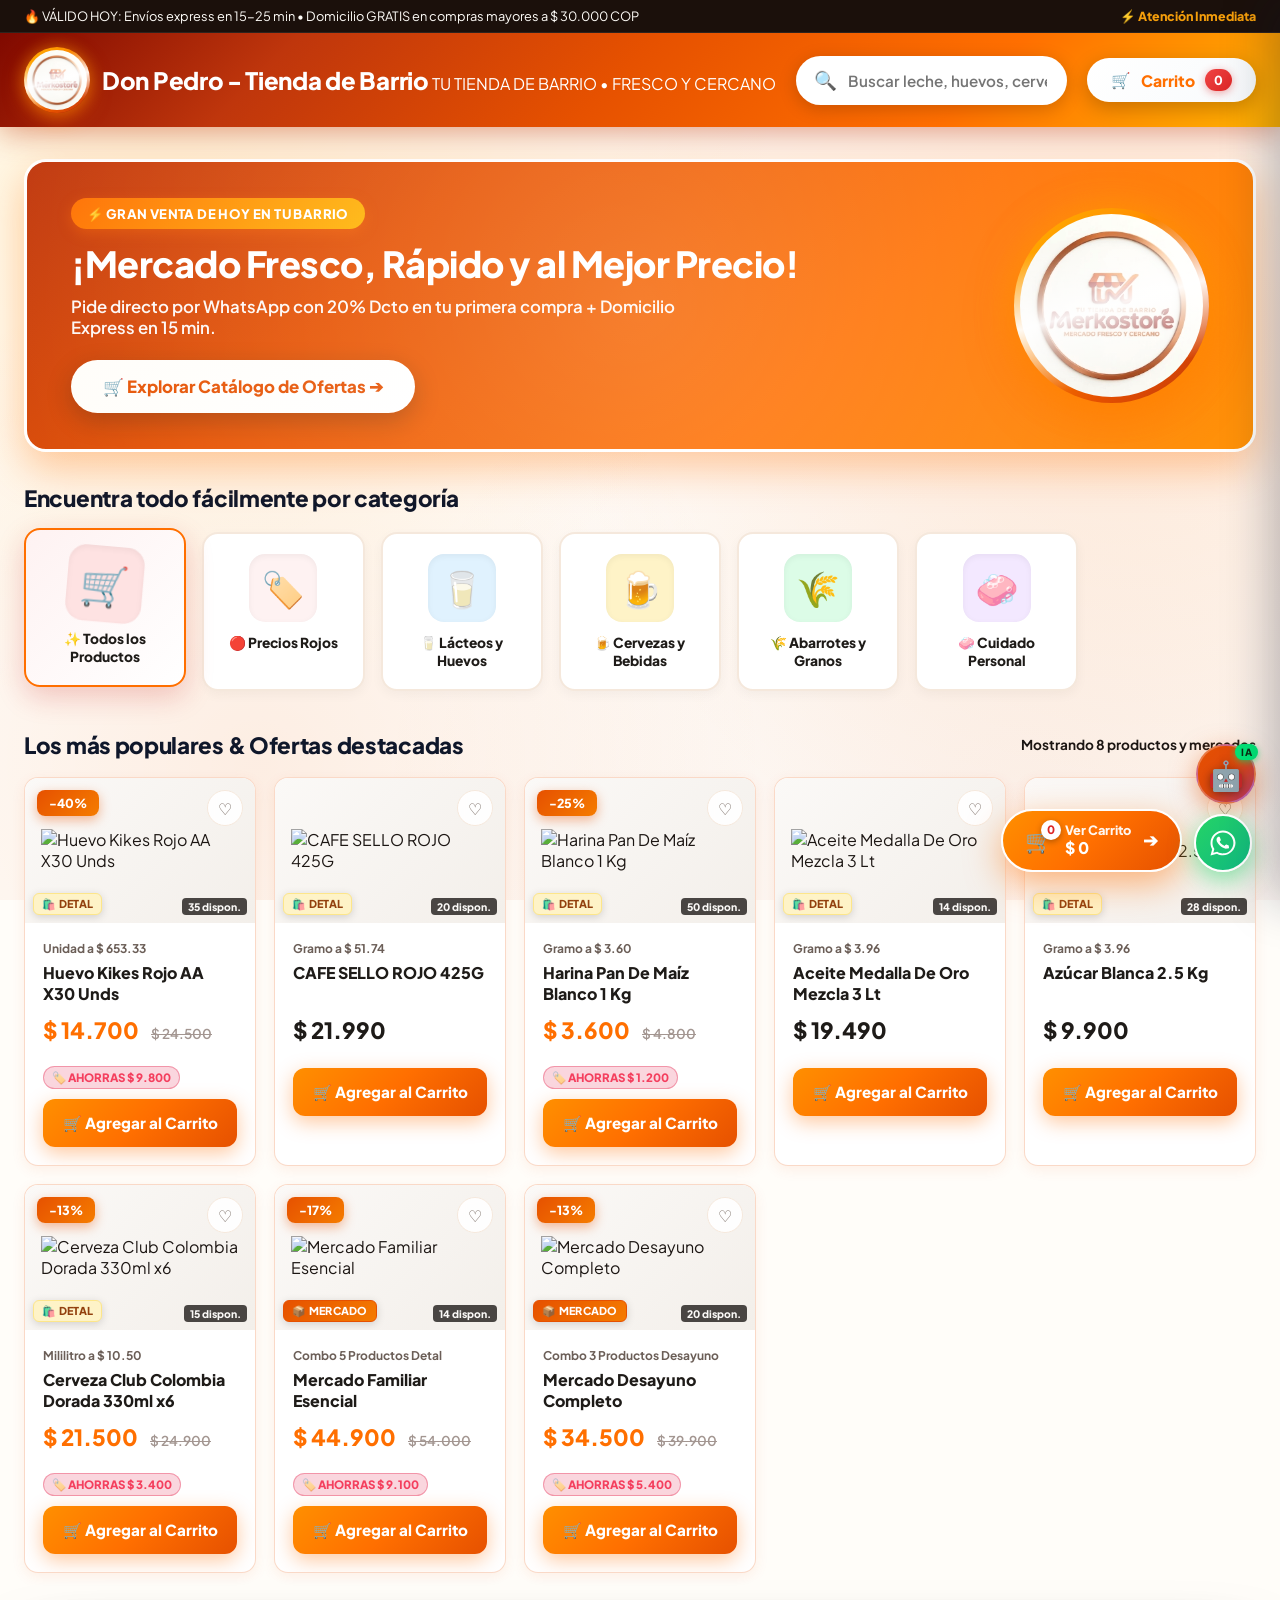
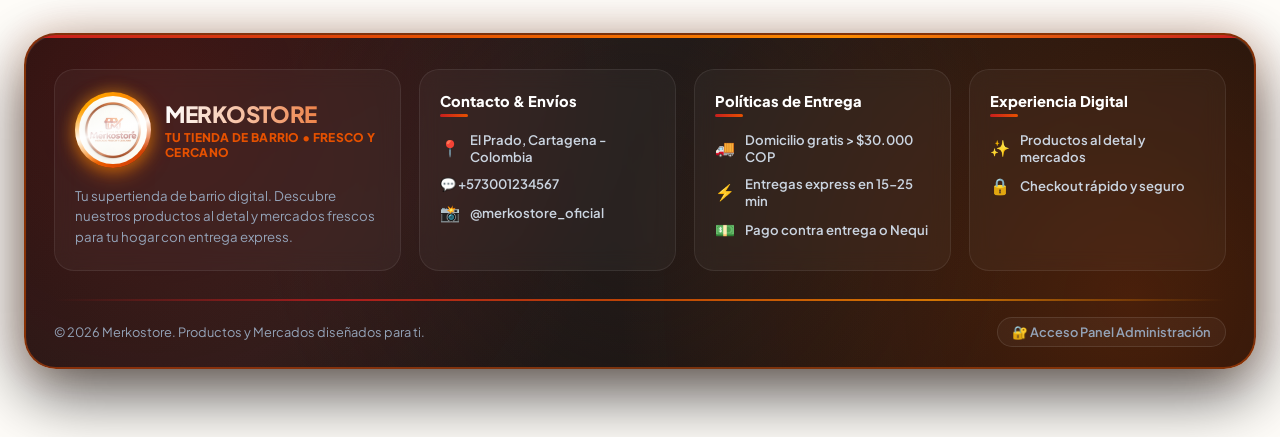
==== src/main/resources/static/index.html @ 853274f5 "feat: implementacion inicial Merkostore y agente inteligente MerkoBot con Spring Boot y LLM" ====
<!DOCTYPE html>
<html lang="es">
<head>
    <meta charset="UTF-8">
    <meta name="viewport" content="width=device-width, initial-scale=1.0">
    <title>Merkostore - Tu Tienda de Barrio Digital & Inteligente</title>
    <link rel="preconnect" href="https://fonts.googleapis.com">
    <link rel="preconnect" href="https://fonts.gstatic.com" crossorigin>
    <link href="https://fonts.googleapis.com/css2?family=Plus+Jakarta+Sans:wght@300;400;500;600;700;800;900&display=swap" rel="stylesheet">
    <link rel="stylesheet" href="styles.css">
</head>
<body>

    <!-- ABUNDANT FLUID DRAGGABLE FLOATING EMOJIS (ARRASTRABLES CON EL MOUSE/DEDO) -->
    <div class="ambient-floating-bg">
        <div class="ambient-item item-1" onmousedown="startDragEmoji(event, this)" ontouchstart="startDragEmoji(event, this)" title="¡Arrástrame!">🥛</div>
        <div class="ambient-item item-2" onmousedown="startDragEmoji(event, this)" ontouchstart="startDragEmoji(event, this)" title="¡Arrástrame!">🍺</div>
        <div class="ambient-item item-3" onmousedown="startDragEmoji(event, this)" ontouchstart="startDragEmoji(event, this)" title="¡Arrástrame!">🌾</div>
        <div class="ambient-item item-4" onmousedown="startDragEmoji(event, this)" ontouchstart="startDragEmoji(event, this)" title="¡Arrástrame!">🏷️</div>
        <div class="ambient-item item-5" onmousedown="startDragEmoji(event, this)" ontouchstart="startDragEmoji(event, this)" title="¡Arrástrame!">🧼</div>
        <div class="ambient-item item-6" onmousedown="startDragEmoji(event, this)" ontouchstart="startDragEmoji(event, this)" title="¡Arrástrame!">🍎</div>
        <div class="ambient-item item-7" onmousedown="startDragEmoji(event, this)" ontouchstart="startDragEmoji(event, this)" title="¡Arrástrame!">🥑</div>
        <div class="ambient-item item-8" onmousedown="startDragEmoji(event, this)" ontouchstart="startDragEmoji(event, this)" title="¡Arrástrame!">🍞</div>
        <div class="ambient-item item-9" onmousedown="startDragEmoji(event, this)" ontouchstart="startDragEmoji(event, this)" title="¡Arrástrame!">🧀</div>
        <div class="ambient-item item-10" onmousedown="startDragEmoji(event, this)" ontouchstart="startDragEmoji(event, this)" title="¡Arrástrame!">🍊</div>
        <div class="ambient-item item-11" onmousedown="startDragEmoji(event, this)" ontouchstart="startDragEmoji(event, this)" title="¡Arrástrame!">🍓</div>
        <div class="ambient-item item-12" onmousedown="startDragEmoji(event, this)" ontouchstart="startDragEmoji(event, this)" title="¡Arrástrame!">🥩</div>
        <div class="ambient-item item-13" onmousedown="startDragEmoji(event, this)" ontouchstart="startDragEmoji(event, this)" title="¡Arrástrame!">🍯</div>
        <div class="ambient-item item-14" onmousedown="startDragEmoji(event, this)" ontouchstart="startDragEmoji(event, this)" title="¡Arrástrame!">☕</div>
    </div>

    <!-- TOP NOTIFICATION BAR -->
    <div class="top-bar">
        <div class="top-bar-notice">
            <span>🔥 VÁLIDO HOY:</span> Envíos express en 15-25 min • Domicilio GRATIS en compras mayores a $ 30.000 COP
        </div>
        <div style="font-size:0.78rem; font-weight:800; color:#f59e0b; display:flex; gap:12px; align-items:center;">
            <span>⚡ Atención Inmediata</span>
        </div>
    </div>

    <!-- MAIN NAVBAR (SUPERMERCADO RETAIL STYLE) -->
    <header class="app-header" id="appHeader">
        <div class="main-nav">
            <!-- Brand Logo (Official Reflective Emblem) -->
            <div class="brand-logo" onclick="switchView('storefront')" title="Ir a la Tienda Merkostore">
                <div class="reflective-logo-wrap">
                    <img src="logo.png" alt="Merkostore Logo" class="reflective-logo-img">
                    <div class="reflective-shimmer-sweep"></div>
                </div>
                <div class="brand-name-group">
                    <span class="brand-title" id="navStoreName">MERKOSTORE</span>
                    <span class="brand-sub">TU TIENDA DE BARRIO • FRESCO Y CERCANO</span>
                </div>
            </div>

            <!-- Search Bar -->
            <div class="search-bar-container">
                <span class="search-icon-nav">🔍</span>
                <input type="text" id="searchInput" placeholder="Buscar leche, huevos, cerveza, arroz, pasabocas..." oninput="filterProducts()">
            </div>

            <!-- Cart Navigation Action -->
            <div class="header-user-actions">
                <button class="cart-nav-btn" onclick="toggleCartDrawer()">
                    🛒 <span>Carrito</span>
                    <span class="cart-count-badge" id="cartBadge">0</span>
                </button>
            </div>
        </div>
    </header>

    <!-- MAIN WRAPPER -->
    <main class="main-wrapper">

        <!-- ========================================== -->
        <!-- VIEW 1: CLIENT STOREFRONT (VISTA CLIENTE)  -->
        <!-- ========================================== -->
        <section id="viewStorefront">
            
            <!-- ATTENTION-GRABBING HERO PROMOTIONAL BANNER -->
            <div class="hero-attention-banner">
                <div class="hero-content-left">
                    <span class="hero-badge-flash">⚡ GRAN VENTA DE HOY EN TU BARRIO</span>
                    <h1 class="hero-main-title">¡Mercado Fresco, Rápido y al Mejor Precio!</h1>
                    <p class="hero-sub-text">Pide directo por WhatsApp con 20% Dcto en tu primera compra + Domicilio Express en 15 min.</p>
                    <button class="hero-cta-btn" onclick="scrollToProducts()">
                        🛒 Explorar Catálogo de Ofertas ➔
                    </button>
                </div>
                <!-- 3D Reflective Brand Emblem -->
                <div class="hero-logo-emblem-wrap">
                    <div class="reflective-logo-wrap size-lg">
                        <img src="logo.png" alt="Merkostore Emblem" class="reflective-logo-img">
                        <div class="reflective-shimmer-sweep"></div>
                    </div>
                </div>
            </div>

            <!-- Category Cards Grid (Vivid Badges) -->
            <h2 class="section-heading">
                <span>Encuentra todo fácilmente por categoría</span>
            </h2>
            <div class="category-badges-grid" id="categoryBadgesContainer">
                <!-- Dynamic Category Badges -->
            </div>

            <!-- Product Grid Title -->
            <div style="display:flex; justify-content:space-between; align-items:center; margin-bottom:18px;">
                <h2 class="section-heading" style="margin-bottom:0;" id="productsTitle">
                    <span>Los más populares & Ofertas destacadas</span>
                </h2>
                <span style="font-size:0.85rem; color:var(--text-secondary); font-weight:700;" id="productCountLabel">Mostrando todos los productos</span>
            </div>

            <!-- Bright Vivid Highlighted Product Grid -->
            <div class="products-grid" id="productsGrid">
                <!-- Dynamic Product Cards -->
            </div>

            <!-- ULTRA-LUXURY OVAL FOOTER (DEEP DARK GRADIENT CONTRAST & ANIMATION) -->
            <footer class="merko-footer">
                <div class="footer-content-grid">
                    <!-- Column 1: Brand -->
                    <div class="footer-col-card">
                        <div style="display:flex; align-items:center; gap:14px; margin-bottom:14px;">
                            <div class="reflective-logo-wrap size-md">
                                <img src="logo.png" alt="Merkostore Logo" class="reflective-logo-img">
                                <div class="reflective-shimmer-sweep"></div>
                            </div>
                            <div>
                                <div class="footer-brand-title" style="margin-bottom:2px;">MERKOSTORE</div>
                                <div class="footer-slogan" style="font-size:0.75rem;">TU TIENDA DE BARRIO • FRESCO Y CERCANO</div>
                            </div>
                        </div>
                        <div class="footer-brand-desc">
                            Tu supertienda de barrio digital. Descubre nuestros productos al detal y mercados frescos para tu hogar con entrega express.
                        </div>
                    </div>

                    <!-- Column 2: Contacto & Envíos -->
                    <div class="footer-col-card">
                        <div class="footer-col-title">Contacto & Envíos</div>
                        <div class="footer-link-list">
                            <span class="footer-link-item"><span class="item-icon">📍</span> El Prado, Cartagena - Colombia</span>
                            <a href="https://wa.me/573001234567" target="_blank" class="footer-link-item" id="footerWhatsappLink"><span class="item-icon">💬</span> +57 300 123 4567</a>
                            <span class="footer-link-item"><span class="item-icon">📸</span> @merkostore_oficial</span>
                        </div>
                    </div>

                    <!-- Column 3: Políticas -->
                    <div class="footer-col-card">
                        <div class="footer-col-title">Políticas de Entrega</div>
                        <div class="footer-link-list">
                            <span class="footer-link-item"><span class="item-icon">🚚</span> Domicilio gratis > $30.000 COP</span>
                            <span class="footer-link-item"><span class="item-icon">⚡</span> Entregas express en 15-25 min</span>
                            <span class="footer-link-item"><span class="item-icon">💵</span> Pago contra entrega o Nequi</span>
                        </div>
                    </div>

                    <!-- Column 4: Experiencia Digital -->
                    <div class="footer-col-card">
                        <div class="footer-col-title">Experiencia Digital</div>
                        <div class="footer-link-list">
                            <span class="footer-link-item"><span class="item-icon">✨</span> Productos al detal y mercados</span>
                            <span class="footer-link-item"><span class="item-icon">🔒</span> Checkout rápido y seguro</span>
                        </div>
                    </div>
                </div>

                <!-- Animated Light Glow Separator Bar -->
                <div class="footer-glow-bar"></div>

                <!-- Footer Bottom Bar (Discreet Plain Text Admin Access) -->
                <div class="footer-bottom-bar">
                    <div>
                        © 2026 Merkostore. Productos y Mercados diseñados para ti.
                    </div>
                    <div>
                        <span class="footer-admin-link" onclick="openAdminLoginModal()" title="Acceso a panel de administración">
                            🔐 Acceso Panel Administración
                        </span>
                    </div>
                </div>
            </footer>
        </section>

        <!-- ========================================== -->
        <!-- VIEW 2: MERKO BRAND ULTRA-PREMIUM ADMIN    -->
        <!-- ========================================== -->
        <section id="viewAdmin" style="display:none;">
            <div class="merko-admin-wrapper">
                
                <!-- Merko Admin Header -->
                <div class="merko-admin-header">
                    <div>
                        <span class="merko-brand-badge">MERKOSTORE • PANEL ADMIN PRO</span>
                        <h1 class="merko-admin-title">Gestor Ejecutivo de Productos, Stock y Ventas</h1>
                    </div>
                    <div style="display:flex; gap:12px; align-items:center;">
                        <button class="btn-merko-outline" onclick="switchView('storefront')">
                            👁️ Ver Tienda Cliente
                        </button>
                        <button class="btn-merko-primary" onclick="logoutAdmin()">
                            🚪 Salir del Panel
                        </button>
                    </div>
                </div>

                <!-- Merko Pill Tabs Row -->
                <div class="merko-pill-tabs">
                    <button class="merko-pill-btn active" id="tabMerkoDashboard" onclick="switchAdminSubTab('dashboard')">
                        📊 Dashboard
                    </button>
                    <button class="merko-pill-btn" id="tabMerkoProducts" onclick="switchAdminSubTab('products')">
                        🛒 Productos & Kits
                    </button>
                    <button class="merko-pill-btn" id="tabMerkoEditor" onclick="switchAdminSubTab('productEditor')">
                        ➕ Crear Producto
                    </button>
                    <button class="merko-pill-btn" id="tabMerkoOrders" onclick="switchAdminSubTab('orders')">
                        📜 Historial / Pedidos
                    </button>
                    <button class="merko-pill-btn" id="tabMerkoCategories" onclick="switchAdminSubTab('categories')">
                        🏷️ Categorías
                    </button>
                    <button class="merko-pill-btn" id="tabMerkoUsers" onclick="switchAdminSubTab('users')">
                        👥 Administradores
                    </button>
                    <button class="merko-pill-btn" id="tabMerkoConfig" onclick="switchAdminSubTab('config')">
                        🏪 Configuración Negocio
                    </button>
                </div>

                <!-- TAB 1: DASHBOARD EXECUTIVE OVERVIEW -->
                <div id="subtabDashboard" class="subtab-content">
                    
                    <!-- GREETING HEADER CARD -->
                    <div class="dashboard-greeting-card">
                        <div>
                            <div class="dashboard-greeting-title" id="dashGreeting">BUENAS TARDES 👋</div>
                            <div style="font-size:0.85rem; color:var(--admin-text-muted);">Bienvenido al Panel de Control Ejecutivo de Merkostore</div>
                        </div>
                        <button class="btn-merko-outline" onclick="refreshDashboardData()">
                            🔄 Actualizar Datos
                        </button>
                    </div>

                    <!-- ATTENTION ALERT CARD -->
                    <div class="merko-alert-card" id="kpiAlertCard">
                        <div>
                            <div style="font-weight:900; color:var(--admin-accent-red); font-size:1.05rem;">🔔 ATENCIÓN AHORA</div>
                            <div style="font-size:0.88rem; color:var(--admin-text-muted);" id="kpiAlertText">Cargando alertas del inventario...</div>
                        </div>
                        <button class="btn-merko-primary" onclick="switchAdminSubTab('products')">Atender Todos ➔</button>
                    </div>

                    <!-- KPI CARDS GRID (5 CARDS) -->
                    <div class="merko-kpi-grid">
                        <div class="merko-kpi-card emerald-card">
                            <div class="merko-kpi-title">Ventas de Hoy</div>
                            <div class="merko-kpi-val" id="kpiSales">$ 0</div>
                            <div style="font-size:0.75rem; color:var(--brand-secondary); font-weight:800;" id="kpiSalesSubtext">↑ 0 ventas en el día</div>
                        </div>
                        <div class="merko-kpi-card red-card">
                            <div class="merko-kpi-title">Pedidos Activos</div>
                            <div class="merko-kpi-val" id="kpiOrders">0</div>
                            <div style="font-size:0.75rem; color:var(--admin-accent-red); font-weight:800;">En preparación / Listos</div>
                        </div>
                        <div class="merko-kpi-card">
                            <div class="merko-kpi-title">Pendientes</div>
                            <div class="merko-kpi-val" id="kpiPending">0</div>
                            <div style="font-size:0.75rem; color:var(--admin-text-muted);">Por confirmar WhatsApp</div>
                        </div>
                        <div class="merko-kpi-card">
                            <div class="merko-kpi-title">Por Reponer</div>
                            <div class="merko-kpi-val" id="kpiLowStock" style="color:#ef4444;">0</div>
                            <div style="font-size:0.75rem; color:#ef4444; font-weight:800;">Stock bajo o agotados</div>
                        </div>
                        <div class="merko-kpi-card">
                            <div class="merko-kpi-title">Ticket Promedio</div>
                            <div class="merko-kpi-val" id="kpiTicketAvg" style="color:#3b82f6;">$ 0</div>
                            <div style="font-size:0.75rem; color:var(--admin-text-muted);">Valor medio por pedido</div>
                        </div>
                    </div>

                    <!-- TWO-COLUMN DASHBOARD MAIN GRID -->
                    <div class="dashboard-main-grid">
                        
                        <!-- LEFT MAIN COLUMN -->
                        <div>
                            <!-- PANEL 1: PEDIDOS ACTIVOS EN VIVO -->
                            <div class="dashboard-panel-card">
                                <div class="dashboard-panel-header">
                                    <div>
                                        <div class="dashboard-panel-title">🛒 PEDIDOS ACTIVOS EN VIVO</div>
                                        <div class="dashboard-panel-subtitle">Control operativo de pedidos recibidos en tiempo real</div>
                                    </div>
                                    <button class="dashboard-panel-link" onclick="switchAdminSubTab('orders')">Ver todos los pedidos ➔</button>
                                </div>
                                <div id="dashActiveOrdersList">
                                    <!-- Dynamic Active Orders List -->
                                </div>
                            </div>

                            <!-- PANEL 2: SOLICITUDES QUE REQUIEREN ACCIÓN -->
                            <div class="dashboard-panel-card">
                                <div class="dashboard-panel-header">
                                    <div>
                                        <div class="dashboard-panel-title">⚠️ SOLICITUDES QUE REQUIEREN ACCIÓN</div>
                                        <div class="dashboard-panel-subtitle">Prioridad: Pedidos por confirmar / Productos sin existencias</div>
                                    </div>
                                </div>
                                <div id="dashActionRequestsList">
                                    <!-- Dynamic Action Requests -->
                                </div>
                            </div>
                        </div>

                        <!-- RIGHT SIDEBAR COLUMN -->
                        <div>
                            <!-- PANEL 3: STOCK BAJO / REPONER -->
                            <div class="dashboard-panel-card">
                                <div class="dashboard-panel-header">
                                    <div>
                                        <div class="dashboard-panel-title">🚨 STOCK BAJO / REPONER</div>
                                        <div class="dashboard-panel-subtitle">Productos con 5 o menos existencias o agotados</div>
                                    </div>
                                    <button class="dashboard-panel-link" onclick="switchAdminSubTab('products')">Ver Inventario ➔</button>
                                </div>
                                <div id="dashLowStockList">
                                    <!-- Dynamic Low Stock Product Cards -->
                                </div>
                            </div>

                            <!-- PANEL 4: RESUMEN DE VENTAS E INGRESOS & GRÁFICO DIARIO -->
                            <div class="dashboard-panel-card">
                                <div class="dashboard-panel-header">
                                    <div>
                                        <div class="dashboard-panel-title">📊 RESUMEN DE VENTAS</div>
                                        <div class="dashboard-panel-subtitle">Ingresos confirmados del negocio</div>
                                    </div>
                                </div>

                                <div class="dash-sales-summary-grid">
                                    <div class="dash-sales-box">
                                        <div class="dash-sales-box-title">Hoy</div>
                                        <div class="dash-sales-box-val" id="dashSalesToday">$ 0</div>
                                    </div>
                                    <div class="dash-sales-box">
                                        <div class="dash-sales-box-title">Esta Semana</div>
                                        <div class="dash-sales-box-val" id="dashSalesWeek">$ 0</div>
                                    </div>
                                    <div class="dash-sales-box">
                                        <div class="dash-sales-box-title">Este Mes</div>
                                        <div class="dash-sales-box-val" id="dashSalesMonth">$ 0</div>
                                    </div>
                                </div>

                                <div style="font-size:0.78rem; font-weight:800; color:var(--admin-text-muted); margin-bottom:8px; display:flex; justify-content:space-between;">
                                    <span>ÚLTIMOS 7 DÍAS</span>
                                    <span style="color:#f59e0b;">Historial diario</span>
                                </div>

                                <div class="dash-chart-container" id="dash7DaysChart">
                                    <!-- Dynamic 7 Day Chart Bars -->
                                </div>
                            </div>
                        </div>

                    </div>

                </div>

                <!-- TAB 2: FULL PRODUCTS LIST & INVENTORY (MATCHING IMAGE 1) -->
                <div id="subtabProducts" class="subtab-content" style="display:none;">
                    <div style="background:var(--admin-card-bg); border:1.5px solid var(--admin-border); border-radius:20px; padding:24px; box-shadow:0 12px 35px rgba(0,0,0,0.45);">
                        
                        <!-- Header Title & Subtitle -->
                        <div style="display:flex; justify-content:space-between; align-items:center; margin-bottom:18px; flex-wrap:wrap; gap:12px;">
                            <div>
                                <h3 style="font-size:1.3rem; font-weight:900; color:#ffffff; margin:0; display:flex; align-items:center; gap:10px;">
                                    📦 INVENTARIO DE PRODUCTOS & KITS 
                                    <span class="merko-brand-badge" id="adminInventoryCountBadge" style="margin:0; font-size:0.75rem;">0 de 0</span>
                                </h3>
                                <p style="font-size:0.8rem; color:var(--admin-text-muted); margin:4px 0 0;">
                                    Haz clic en <strong style="color:#10b981;">Stock</strong> para alternar disponibilidad en vivo o en <strong style="color:#f59e0b;">Editar</strong> para reponer inventario.
                                </p>
                            </div>
                            <button class="btn-merko-primary" onclick="switchAdminSubTab('productEditor')">
                                ➕ Crear Producto o Mercado
                            </button>
                        </div>

                        <!-- Filter Pills & Search Row -->
                        <div class="periodo-buttons-row" style="margin-bottom:20px; justify-content:space-between;">
                            <div style="display:flex; gap:8px; flex-wrap:wrap; align-items:center;">
                                <button class="periodo-btn active" id="filterStockAll" onclick="filterAdminInventoryStock('ALL')">Todos</button>
                                <button class="periodo-btn" id="filterStockInStock" onclick="filterAdminInventoryStock('IN_STOCK')">En Stock</button>
                                <button class="periodo-btn" id="filterStockSoldOut" onclick="filterAdminInventoryStock('SOLD_OUT')" style="color:#ef4444;">● Agotados</button>
                                <button class="periodo-btn" id="filterStockLow" onclick="filterAdminInventoryStock('LOW_STOCK')" style="color:#f59e0b;">● Stock Bajo (≤ 3)</button>
                            </div>
                            
                            <input type="text" id="adminInventorySearchInput" class="historial-search-input" style="max-width:280px;" placeholder="Buscar producto o kit..." oninput="renderAdminProductsTable()">
                        </div>

                        <!-- Table Container -->
                        <div class="luxury-table-container">
                            <table class="merko-table">
                                <thead>
                                    <tr>
                                        <th>FOTO</th>
                                        <th>NOMBRE & TIPO</th>
                                        <th>CATEGORÍA</th>
                                        <th>PRECIO</th>
                                        <th>CANTIDAD</th>
                                        <th>ESTADO DE STOCK</th>
                                        <th style="text-align:right;">ACCIONES</th>
                                    </tr>
                                </thead>
                                <tbody id="productsAdminTable">
                                    <!-- Dynamic Rows -->
                                </tbody>
                            </table>
                        </div>

                    </div>
                </div>

                <!-- TAB 3: CREATE PRODUCT OR MERCADO WITH LIVE CARD PREVIEW -->
                <div id="subtabProductEditor" class="subtab-content" style="display:none;">
                    <h2 id="editorSubtabTitle" style="font-size:1.25rem; font-weight:900; color:#ffffff; margin-bottom:20px;">➕ CREAR PRODUCTO O MERCADO</h2>
                    
                    <div class="merko-editor-grid">
                        <div class="merko-form-card">
                            <!-- Tipo de Ítem Selector -->
                            <div class="merko-form-group">
                                <label>Tipo de Ítem a Crear *</label>
                                <select id="editorType" onchange="toggleMercadoCompositionForm(); updateLivePreview();">
                                    <option value="DETAL">🛍️ Producto Detal (Ítem Individual)</option>
                                    <option value="MERCADO">📦 Mercado (Combo / Kit con Productos Detal)</option>
                                </select>
                            </div>

                            <div class="merko-form-group">
                                <label>Nombre del Producto / Mercado *</label>
                                <input type="text" id="editorName" placeholder="Ej: Mercado Familiar Semanal / Harina Pan 1kg" value="" oninput="updateLivePreview()">
                            </div>

                            <div style="display:grid; grid-template-columns:1fr 1fr; gap:16px;">
                                <div class="merko-form-group">
                                    <label>Categoría</label>
                                    <select id="editorCategory" onchange="updateLivePreview()">
                                        <option value="cat4">🌾 Abarrotes y Granos</option>
                                        <option value="cat2">🥛 Lácteos y Huevos</option>
                                        <option value="cat3">🍺 Cervezas y Licores</option>
                                        <option value="cat1">🔴 Precios Rojos</option>
                                    </select>
                                </div>
                                <div class="merko-form-group">
                                    <label>Unidad / Descripción Corta</label>
                                    <input type="text" id="editorUnit" placeholder="Ej: Combo 6 Productos / Gramo a $ 3.60" value="" oninput="updateLivePreview()">
                                </div>
                            </div>

                            <!-- COMPOSICIÓN DE MERCADO (SOLO CUANDO ES MERCADO) -->
                            <div id="mercadoItemsContainer" style="display:none; background:#0f172a; border:1px solid #f59e0b; border-radius:12px; padding:16px; margin-top:4px;">
                                <div style="font-size:0.85rem; font-weight:900; color:#f59e0b; margin-bottom:10px; display:flex; justify-content:space-between; align-items:center;">
                                    <span>📦 COMPOSICIÓN DEL MERCADO (PRODUCTOS INCLUIDOS):</span>
                                    <span style="font-size:0.72rem; color:#94a3b8; font-weight:600;">Se restarán del stock al vender</span>
                                </div>
                                <div id="mercadoItemsChecklist" style="display:flex; flex-direction:column; gap:8px; max-height:180px; overflow-y:auto; padding-right:6px;">
                                    <!-- Dynamic product options with qty inputs -->
                                </div>
                            </div>

                            <div style="display:grid; grid-template-columns:1fr 1fr 1fr; gap:16px;">
                                <div class="merko-form-group">
                                    <label>Precio Venta ($ COP) *</label>
                                    <input type="number" id="editorPrice" value="" placeholder="Ej: 48000" oninput="updateLivePreview()">
                                </div>
                                <div class="merko-form-group">
                                    <label>Precio Oferta ($ COP)</label>
                                    <input type="number" id="editorDiscount" value="" placeholder="Opcional" oninput="updateLivePreview()">
                                </div>
                                <div class="merko-form-group">
                                    <label id="lblEditorStock">Inventario Inicial *</label>
                                    <input type="number" id="editorStock" value="" placeholder="Ej: 25" oninput="updateLivePreview()">
                                </div>
                            </div>

                            <div class="merko-form-group">
                                <label>Imagen del Producto / Mercado *</label>
                                <div style="display:flex; align-items:center; gap:12px; flex-wrap:wrap; background:#181210; border:1.5px dashed var(--admin-border); padding:12px 16px; border-radius:12px;">
                                    <label for="editorImageFile" class="btn-merko-outline" style="cursor:pointer; font-size:0.85rem; padding:8px 16px; margin:0; display:inline-flex; align-items:center; gap:8px;">
                                        📁 Seleccionar Archivo...
                                    </label>
                                    <input type="file" id="editorImageFile" accept="image/*" style="display:none;" onchange="handleProductImageUpload(event)">
                                    <span id="editorImageFileName" style="font-size:0.82rem; color:#94a3b8; font-style:italic;">Ningún archivo seleccionado</span>
                                </div>
                                <input type="hidden" id="editorImage" value="">
                            </div>

                            <div style="display:flex; gap:12px; margin-top:10px;">
                                <button class="btn-merko-primary" id="btnSaveProductEditor" style="flex:1; justify-content:center;" onclick="saveProductFromEditor()">
                                    💾 Guardar en el Catálogo
                                </button>
                                <button class="btn-merko-outline" id="btnCancelProductEditor" style="display:none; color:#ef4444; border-color:rgba(239,68,68,0.4); background:rgba(239,68,68,0.15);" onclick="resetProductEditorForm(true)">
                                    ❌ Cancelar Edición
                                </button>
                            </div>
                        </div>

                        <div style="background:var(--admin-surface); border:1px solid var(--admin-border); border-radius:14px; padding:24px; display:flex; flex-direction:column; align-items:center;">
                            <span style="font-size:0.75rem; font-weight:900; color:var(--brand-primary); letter-spacing:1px; margin-bottom:18px;">✨ VISTA PREVIA EN TARJETA CLIENTE</span>
                            
                            <div class="product-card-bright" id="liveCardPreview" style="width:100%; max-width:240px;">
                                <div class="card-img-wrap">
                                    <span class="discount-tag" id="prevDiscountTag" style="display:none;">-20%</span>
                                    <span class="card-type-badge mercado" id="prevTypeBadge">📦 MERCADO</span>
                                    <button class="fav-heart-btn">♡</button>
                                    <img id="prevImg" src="https://images.unsplash.com/photo-1542838132-92c53300491e?w=500" alt="Preview">
                                </div>
                                <div class="card-details">
                                    <span class="card-unit-info" id="prevUnit">Combo 6 Productos Esenciales</span>
                                    <h3 class="card-product-title" id="prevName">Mercado Familiar Quincenal</h3>
                                    <div class="card-price-block">
                                        <div style="font-size:0.72rem; color:var(--text-secondary);" id="prevUnitCalc">Combo 6 Productos Esenciales</div>
                                        <div class="card-sale-price discounted" id="prevSalePrice">$ 39.900 <span class="card-old-price" id="prevOldPrice">$ 48.000</span></div>
                                    </div>
                                    <button class="card-add-btn">🛒 Agregar al Carrito</button>
                                </div>
                            </div>
                        </div>

                    </div>
                </div>

                <!-- TAB 4: CONTROL DE PEDIDOS & HISTORIAL UNIFICADO (MATCHING REFERENCE IMAGE 1) -->
                <div id="subtabOrders" class="subtab-content" style="display:none;">
                    
                    <div class="historial-unificado-container">
                        <!-- Header -->
                        <div class="historial-header-bar">
                            <div>
                                <div class="historial-title">
                                    <span>🔄 HISTORIAL UNIFICADO DE COMPRAS Y CONTROL DE PEDIDOS</span>
                                </div>
                                <div class="historial-subtitle">
                                    Registro histórico completo de pedidos recibidos, en proceso, entregados y cancelaciones.
                                </div>
                            </div>
                            <button class="periodo-btn active" onclick="renderHistorialUnificadoTable()" title="Actualizar datos">
                                🔄 Actualizar
                            </button>
                        </div>

                        <!-- Filters Row 1: Tipo & Search -->
                        <div class="historial-filters-row">
                            <div class="tipo-filter-group">
                                <span class="tipo-filter-label">▼ Tipo:</span>
                                <button class="tipo-pill-btn active" id="btnFilterTipoAll" onclick="filterHistorialTipo('ALL')">Todos</button>
                                <button class="tipo-pill-btn" id="btnFilterTipoProductos" onclick="filterHistorialTipo('DETAL')">🛒 Productos</button>
                                <button class="tipo-pill-btn" id="btnFilterTipoMercados" onclick="filterHistorialTipo('MERCADO')">📦 Mercados</button>
                            </div>

                            <input type="text" id="historialSearchInput" class="historial-search-input" placeholder="Buscar cliente, código (MS-...), teléfono, ítem..." oninput="filterHistorialTable()">

                            <select id="historialStatusSelect" class="historial-search-input" style="min-width:180px; flex:0;" onchange="filterHistorialTable()">
                                <option value="ALL">Todos los estados</option>
                                <option value="RECEIVED">Recibido</option>
                                <option value="PREPARING">En preparación</option>
                                <option value="READY">Listo envío</option>
                                <option value="ON_WAY">En camino</option>
                                <option value="DELIVERED">Entregado</option>
                                <option value="CANCELLED">Cancelado</option>
                            </select>
                        </div>

                        <!-- Period Quick Filter Buttons -->
                        <div class="periodo-buttons-row">
                            <span style="font-size:0.78rem; font-weight:800; color:#f59e0b; margin-right:4px;">📅 Periodo:</span>
                            <button class="periodo-btn active" id="btnPeriodAll" onclick="filterPeriod('ALL')">Todos</button>
                            <button class="periodo-btn" id="btnPeriodToday" onclick="filterPeriod('TODAY')">Hoy</button>
                            <button class="periodo-btn" id="btnPeriodYesterday" onclick="filterPeriod('YESTERDAY')">Ayer</button>
                            <button class="periodo-btn" id="btnPeriodWeek" onclick="filterPeriod('WEEK')">Esta semana</button>
                            <button class="periodo-btn" id="btnPeriodMonth" onclick="filterPeriod('MONTH')">Este mes</button>
                            <button class="periodo-btn" id="btnPeriod30Days" onclick="filterPeriod('30DAYS')">Últimos 30 días</button>
                        </div>

                        <!-- Metrics Summary Grid (Stat Boxes) -->
                        <div class="historial-kpi-grid">
                            <div class="historial-kpi-card">
                                <span class="kpi-label">REGISTROS</span>
                                <span class="kpi-val" id="histKpiRegistros">0</span>
                            </div>
                            <div class="historial-kpi-card">
                                <span class="kpi-label">CONFIRMADAS / ENTREGADAS</span>
                                <span class="kpi-val" id="histKpiConfirmadas">0</span>
                            </div>
                            <div class="historial-kpi-card">
                                <span class="kpi-label">TOTAL RECAUDADO</span>
                                <span class="kpi-val" id="histKpiTotal" style="color:#10b981;">$ 0</span>
                            </div>
                            <div class="historial-kpi-card">
                                <span class="kpi-label">MOSTRANDO</span>
                                <span class="kpi-val" id="histKpiShowing">0 de 0</span>
                            </div>
                        </div>

                        <!-- Dynamic Historial Table -->
                        <div class="historial-table-container">
                            <table class="historial-table">
                                <thead>
                                    <tr>
                                        <th>CÓDIGO / CLIENTE</th>
                                        <th>SOLICITUD (PRODUCTOS / MERCADOS)</th>
                                        <th>REGISTRO / ENTREGA</th>
                                        <th>TOTAL DE COMPRA</th>
                                        <th>MÉTODO & ESTADO</th>
                                        <th>ARCHIVADO</th>
                                        <th>ACCIÓN</th>
                                    </tr>
                                </thead>
                                <tbody id="historialUnificadoTableBody">
                                    <!-- Rendered dynamically -->
                                </tbody>
                            </table>
                        </div>

                    </div>
                </div>

                <!-- TAB 5: CATEGORIES -->
                <div id="subtabCategories" class="subtab-content" style="display:none;">
                    <h2 style="font-size:1.25rem; font-weight:900; color:#ffffff; margin-bottom:20px;">🏷️ GESTIÓN DE CATEGORÍAS DE PRODUCTOS</h2>
                    
                    <div style="display:grid; grid-template-columns:320px 1fr; gap:28px;">
                        <div class="merko-form-card">
                            <div class="merko-form-group">
                                <label>Nombre de Categoría *</label>
                                <input type="text" id="newCatName" placeholder="Ej: Verduras y Hortalizas">
                            </div>
                            <div class="merko-form-group">
                                <label>Ícono / Emoji *</label>
                                <div style="display:flex; gap:8px; align-items:center; margin-bottom:6px;">
                                    <input type="text" id="newCatIcon" placeholder="🥦" value="🥦" style="font-size:1.3rem; text-align:center; width:60px;">
                                    <span style="font-size:0.75rem; color:var(--admin-text-muted);">Elige un emoji rápido de mercado:</span>
                                </div>
                                <div class="emoji-picker-grid" id="createEmojiPicker"></div>
                            </div>
                            <div class="merko-form-group" style="margin-top:12px;">
                                <label>Color de Fondo</label>
                                <input type="color" id="newCatColor" value="#fef3c7" style="height:44px; padding:2px; cursor:pointer; width:100%;">
                            </div>
                            <button class="btn-merko-primary" style="margin-top:14px; justify-content:center;" onclick="saveNewCategory()">
                                ➕ Guardar Categoría
                            </button>
                        </div>

                        <div style="background:var(--admin-surface); border:1px solid var(--admin-border); border-radius:12px; overflow:hidden;">
                            <table class="merko-table">
                                <thead>
                                    <tr>
                                        <th>Ícono</th>
                                        <th>Nombre</th>
                                        <th>Acciones</th>
                                    </tr>
                                </thead>
                                <tbody id="categoriesAdminTable">
                                    <!-- Dynamic Category Rows -->
                                </tbody>
                            </table>
                        </div>
                    </div>
                </div>

                <!-- TAB 6: BUSINESS CONFIGURATION -->
                <div id="subtabConfig" class="subtab-content" style="display:none;">
                    <h2 style="font-size:1.25rem; font-weight:900; color:#ffffff; margin-bottom:20px;">🏪 CONFIGURACIÓN DEL NEGOCIO</h2>
                    
                    <div class="merko-form-card" style="max-width:800px;">
                        
                        <div style="font-size:1rem; font-weight:900; color:var(--brand-primary); margin-bottom:8px;">📌 A. Identidad del negocio</div>
                        <div style="display:grid; grid-template-columns:1fr 1fr; gap:16px;">
                            <div class="merko-form-group">
                                <label>TÍTULO DEL SITIO</label>
                                <input type="text" id="cfgStoreName" value="Merkostore Supertienda Don Pedro">
                            </div>
                            <div class="merko-form-group">
                                <label>TEXTO BOTÓN DEL HERO</label>
                                <input type="text" value="Ver Catálogo de Ofertas">
                            </div>
                        </div>

                        <div style="font-size:1rem; font-weight:900; color:var(--brand-primary); margin-top:16px; margin-bottom:8px;">📌 B. Información pública & WhatsApp</div>
                        <div style="display:grid; grid-template-columns:1fr 1fr; gap:16px;">
                            <div class="merko-form-group">
                                <label>WHATSAPP DE ATENCIÓN & PEDIDOS</label>
                                <input type="text" id="cfgWhatsappPhone" value="573001234567">
                            </div>
                            <div class="merko-form-group">
                                <label>WHATSAPP DE PAGOS / COMPROBANTES</label>
                                <input type="text" value="573001234567">
                            </div>
                        </div>

                        <div style="display:grid; grid-template-columns:1fr 1fr; gap:16px;">
                            <div class="merko-form-group">
                                <label>DIRECCIÓN FÍSICA</label>
                                <input type="text" id="cfgAddress" value="Calle 45 # 23 - 10 Barrio El Prado">
                            </div>
                            <div class="merko-form-group">
                                <label>HORARIO DE ATENCIÓN</label>
                                <input type="text" value="Lunes a Sábado: 8:00 AM - 8:00 PM">
                            </div>
                        </div>

                        <div style="display:grid; grid-template-columns:1fr 1fr; gap:16px;">
                            <div class="merko-form-group">
                                <label>COSTO DE DOMICILIO ($ COP)</label>
                                <input type="number" id="cfgDeliveryFee" value="3000">
                            </div>
                            <div class="merko-form-group">
                                <label>PEDIDO MÍNIMO ($ COP)</label>
                                <input type="number" id="cfgMinOrder" value="10000">
                            </div>
                        </div>

                        <button class="btn-merko-primary" style="margin-top:20px; justify-content:center;" onclick="saveStoreConfig()">
                            💾 Guardar Configuración del Negocio
                        </button>
                    </div>
                </div>

                <!-- TAB 6: GESTIÓN DE USUARIOS ADMINISTRADORES (MERKOSTORE BRAND COLORES) -->
                <div id="subtabUsers" class="subtab-content" style="display:none;">
                    <div style="background:var(--admin-card-bg); border:1.5px solid rgba(230,81,0,0.4); border-radius:20px; padding:32px; max-width:850px; margin:0 auto; box-shadow:0 16px 45px rgba(0,0,0,0.5);">
                        
                        <!-- Header Bar inside Card -->
                        <div style="display:flex; justify-content:space-between; align-items:center; margin-bottom:24px; flex-wrap:wrap; gap:16px;">
                            <div>
                                <h2 style="font-size:1.4rem; font-weight:900; color:#FF8F00; margin:0; display:flex; align-items:center; gap:10px; letter-spacing:-0.3px;">
                                    👥 ADMINISTRADORES
                                </h2>
                                <p style="font-size:0.85rem; color:var(--admin-text-muted); margin:4px 0 0;">
                                    Gestiona los usuarios que pueden acceder al panel.
                                </p>
                            </div>
                            <button class="btn-merko-primary" onclick="openCreateAdminModal()" style="padding:10px 22px; font-size:0.88rem;">
                                👤+ Nuevo administrador
                            </button>
                        </div>

                        <!-- Table Container -->
                        <div style="background:#140e0c; border:1px solid rgba(230,81,0,0.25); border-radius:14px; overflow:hidden;">
                            <table style="width:100%; border-collapse:collapse;">
                                <thead>
                                    <tr style="background:#0c0908; border-bottom:1px solid rgba(230,81,0,0.3);">
                                        <th style="padding:14px 20px; color:#FF8F00; font-size:0.8rem; font-weight:900; text-transform:uppercase; text-align:left; letter-spacing:0.5px;">Usuario</th>
                                        <th style="padding:14px 20px; color:#FF8F00; font-size:0.8rem; font-weight:900; text-transform:uppercase; text-align:right; letter-spacing:0.5px;">Acción</th>
                                    </tr>
                                </thead>
                                <tbody id="adminUsersTableBody">
                                    <!-- Dynamic Admin Rows -->
                                </tbody>
                            </table>
                        </div>

                        <!-- Security Note -->
                        <p style="font-size:0.75rem; color:var(--admin-text-muted); margin-top:16px; margin-bottom:0; font-style:italic;">
                            Por seguridad, el último administrador no se puede eliminar.
                        </p>

                    </div>
                </div>

            </div>
        </section>

    </main>

    <!-- CREATE ADMIN MODAL -->
    <div class="modal-overlay" id="modalCreateAdmin">
        <div class="modal-card-luxury">
            <h2 class="login-title-luxury">👥 Crear Nuevo Administrador</h2>
            <p class="login-subtitle-luxury">Registra un nuevo usuario con acceso al panel administrativo</p>
            
            <form onsubmit="handleCreateAdminUser(event)">
                <div class="merko-form-group" style="margin-bottom:14px;">
                    <label>Nombre de Usuario *</label>
                    <input type="text" id="newAdminUsername" required placeholder="ej. tienda_carlos">
                </div>
                <div class="merko-form-group" style="margin-bottom:14px;">
                    <label>Contraseña *</label>
                    <input type="password" id="newAdminPassword" required placeholder="Mínimo 4 caracteres">
                </div>
                <div class="merko-form-group" style="margin-bottom:14px;">
                    <label>Nombre Completo</label>
                    <input type="text" id="newAdminName" placeholder="ej. Carlos Pérez">
                </div>
                <div class="merko-form-group" style="margin-bottom:24px;">
                    <label>Email de Contacto</label>
                    <input type="email" id="newAdminEmail" placeholder="ej. carlos@merkostore.com">
                </div>
                <div style="display:flex; justify-content:space-between; align-items:center;">
                    <button type="button" class="btn-merko-outline" onclick="closeCreateAdminModal()">Cancelar</button>
                    <button type="submit" class="btn-merko-primary">Guardar Administrador ➔</button>
                </div>
            </form>
        </div>
    </div>

    <!-- ULTRA-PREMIUM ADMIN LOGIN MODAL -->
    <div class="modal-overlay" id="adminLoginModal">
        <div class="modal-card-luxury">
            <div class="reflective-logo-wrap size-md" style="margin: 0 auto 24px;">
                <img src="logo.png" alt="Merkostore Admin Logo" class="reflective-logo-img">
                <div class="reflective-shimmer-sweep"></div>
            </div>
            
            <form onsubmit="handleAdminLogin(event)">
                <div class="merko-form-group" style="margin-bottom:18px;">
                    <label>Usuario Administrador</label>
                    <input type="text" id="loginUser" required placeholder="Ingresa tu usuario">
                </div>
                <div class="merko-form-group" style="margin-bottom:28px;">
                    <label>Contraseña</label>
                    <input type="password" id="loginPass" required placeholder="Ingresa tu contraseña">
                </div>
                <div style="display:flex; justify-content:space-between; align-items:center;">
                    <button type="button" class="btn-merko-outline" onclick="closeAdminLoginModal()">Cancelar</button>
                    <button type="submit" class="btn-merko-primary">Ingresar al Panel ➔</button>
                </div>
            </form>
        </div>
    </div>

    <!-- ULTRA-PREMIUM CATEGORY EDIT MODAL -->
    <div class="modal-overlay" id="editCategoryModal">
        <div class="modal-card-luxury" style="max-width:440px;">
            <div style="display:flex; justify-content:space-between; align-items:center; margin-bottom:18px;">
                <h3 style="font-size:1.25rem; font-weight:900; color:#ffffff; margin:0;">✏️ Editar Categoría</h3>
                <button class="cart-close-btn" onclick="closeEditCategoryModal()"><span>✕</span></button>
            </div>
            
            <form onsubmit="handleSaveCategoryEdit(event)">
                <input type="hidden" id="editCatId">
                <div class="merko-form-group" style="margin-bottom:16px;">
                    <label>Nombre de Categoría *</label>
                    <input type="text" id="editCatName" required placeholder="Ej: Verduras Frescas">
                </div>
                
                <div class="merko-form-group" style="margin-bottom:16px;">
                    <label>Ícono / Emoji *</label>
                    <div style="display:flex; gap:8px; align-items:center; margin-bottom:6px;">
                        <input type="text" id="editCatIcon" required style="font-size:1.3rem; text-align:center; width:60px;">
                        <span style="font-size:0.75rem; color:var(--admin-text-muted);">Elige un emoji rápido de mercado:</span>
                    </div>
                    <div class="emoji-picker-grid" id="editEmojiPicker"></div>
                </div>

                <div class="merko-form-group" style="margin-bottom:24px;">
                    <label>Color de Fondo</label>
                    <input type="color" id="editCatColor" style="height:44px; padding:2px; cursor:pointer; width:100%;">
                </div>

                <div style="display:flex; justify-content:space-between; align-items:center;">
                    <button type="button" class="btn-merko-outline" onclick="closeEditCategoryModal()">Cancelar</button>
                    <button type="submit" class="btn-merko-primary">💾 Guardar Cambios</button>
                </div>
            </form>
        </div>
    </div>

    <!-- ULTRA-LUXURY CHECKOUT STEP WIZARD DRAWER (PASO A PASO ORGANIZADO Y ANIMADO) -->
    <div class="modal-overlay" id="cartOverlay" onclick="toggleCartDrawer()"></div>
    <div class="cart-drawer-bright" id="cartDrawer">
        
        <!-- Cart Drawer Executive Header -->
        <div class="cart-header-luxury">
            <div class="cart-title-group">
                <div class="cart-title-icon-wrapper">
                    <div class="cart-title-icon">🛒</div>
                    <span class="cart-badge-pulse" id="cartHeaderBadge">0</span>
                </div>
                <div>
                    <h3 class="cart-header-title">Checkout Seguro <span class="brand-highlight">Merkostore</span></h3>
                    <div class="cart-header-subtitle" id="cartHeaderSubtitle">Paso 1 de 3: Revisa tus productos seleccionados</div>
                </div>
            </div>
            <button class="cart-close-btn" onclick="toggleCartDrawer()" title="Cerrar Carrito">
                <span>✕</span>
            </button>
        </div>

        <!-- Stepper Progress Bar & Connecting Line -->
        <div class="checkout-stepper-container">
            <div class="stepper-track-bg">
                <div class="stepper-track-progress" id="stepperProgressFill"></div>
            </div>
            <div class="checkout-stepper-bar">
                <div class="stepper-pill-item active" id="tabCartStep1" onclick="goToCartStep(1)">
                    <div class="step-num-badge">
                        <span class="step-num-text">1</span>
                        <span class="step-check-icon">✓</span>
                    </div>
                    <div class="step-label-group">
                        <span class="step-title">Ítems</span>
                        <span class="step-desc" id="step1ItemCount">0 ítems</span>
                    </div>
                </div>
                
                <div class="stepper-pill-item" id="tabCartStep2" onclick="goToCartStep(2)">
                    <div class="step-num-badge">
                        <span class="step-num-text">2</span>
                        <span class="step-check-icon">✓</span>
                    </div>
                    <div class="step-label-group">
                        <span class="step-title">Envío & Datos</span>
                        <span class="step-desc" id="step2Summary">Domicilio</span>
                    </div>
                </div>

                <div class="stepper-pill-item" id="tabCartStep3" onclick="goToCartStep(3)">
                    <div class="step-num-badge">
                        <span class="step-num-text">3</span>
                        <span class="step-check-icon">✓</span>
                    </div>
                    <div class="step-label-group">
                        <span class="step-title">Pago & WhatsApp</span>
                        <span class="step-desc">Confirmación</span>
                    </div>
                </div>
            </div>
        </div>

        <!-- Wizard Step Viewport -->
        <div class="wizard-steps-viewport">
            
            <!-- STEP 1: ÍTEMS SELECCIONADOS -->
            <div class="wizard-step-panel active" id="wizardStep1">
                <!-- Free Shipping Progress Tracker -->
                <div class="free-shipping-card" id="freeShippingBanner">
                    <div class="shipping-info-header">
                        <span style="font-size:0.88rem; font-weight:800; color:#059669;">🚚 Domicilio GRATIS disponible</span>
                        <span style="font-size:0.8rem; font-weight:700; color:#047857;" id="freeShippingText">Compras mayores a $ 30.000</span>
                    </div>
                    <div class="shipping-progress-track">
                        <div class="shipping-progress-bar" id="freeShippingBar" style="width: 0%;"></div>
                    </div>
                </div>

                <div class="step-section-title">
                    <span>📦 Productos en tu Pedido</span>
                    <span class="step-count-pill" id="cartItemsCountBadge">0 Productos</span>
                </div>

                <div id="cartItemsList" class="cart-items-container">
                    <!-- Dynamic Cart Items Rendered Here -->
                </div>
                
                <!-- Step 1 Footer Summary & Actions -->
                <div class="cart-step-footer">
                    <div class="subtotal-row-highlight">
                        <div>
                            <div class="subtotal-label">Subtotal de Productos</div>
                            <div class="subtotal-tax-note">Impuestos incluidos • Envío se calcula al continuar</div>
                        </div>
                        <div class="subtotal-amount" id="cartSubtotalStep1">$ 0</div>
                    </div>

                    <button class="btn-checkout-next" onclick="goToCartStep(2)">
                        <span class="btn-text">Continuar a Datos de Envío</span>
                        <span class="arrow-anim">➔</span>
                    </button>
                </div>
            </div>

            <!-- STEP 2: MÉTODO DE ENVÍO & DATOS DEL CLIENTE -->
            <div class="wizard-step-panel" id="wizardStep2">
                <div class="step-section-title">
                    <span>🚚 1. Selecciona Método de Entrega</span>
                </div>

                <div class="checkout-options-grid">
                    <label class="checkout-option-card active" id="optDelivery" onclick="selectFulfillment('DELIVERY')">
                        <div class="option-radio-wrap">
                            <input type="radio" name="fulfillment" value="DELIVERY" id="radioDelivery" checked>
                            <span class="custom-radio"></span>
                        </div>
                        <div class="option-details">
                            <div class="option-title-row">
                                <span class="option-title">🚚 Domicilio Express a Casa</span>
                                <span class="option-badge-fee" id="lblDeliveryFeeBadge">$ 3.000 COP</span>
                            </div>
                            <div class="option-subtext">Entrega directa en tu puerta en 30 a 45 minutos.</div>
                        </div>
                    </label>

                    <label class="checkout-option-card" id="optPickup" onclick="selectFulfillment('PICKUP')">
                        <div class="option-radio-wrap">
                            <input type="radio" name="fulfillment" value="PICKUP" id="radioPickup">
                            <span class="custom-radio"></span>
                        </div>
                        <div class="option-details">
                            <div class="option-title-row">
                                <span class="option-title">🏬 Recogida en el Local Físico</span>
                                <span class="option-badge-free">¡GRATIS!</span>
                            </div>
                            <div class="option-subtext">Recoge inmediatamente en Calle 45 # 23 - 10 Barrio El Prado.</div>
                        </div>
                    </label>
                </div>

                <div class="step-section-title" style="margin-top:16px;">
                    <span>👤 2. Datos para la Entrega</span>
                </div>

                <div class="checkout-inputs-form">
                    <div class="checkout-form-group">
                        <label class="checkout-label">Nombre Completo de quien recibe *</label>
                        <div class="input-with-icon">
                            <span class="input-icon">👤</span>
                            <input type="text" id="custName" placeholder="Ej: María Camila López" class="merko-input-luxury">
                        </div>
                    </div>

                    <div class="checkout-form-group">
                        <label class="checkout-label">Teléfono WhatsApp de Contacto *</label>
                        <div class="input-with-icon">
                            <span class="input-icon">📱</span>
                            <input type="tel" id="custPhone" placeholder="Ej: 3001234567 (10 dígitos)" class="merko-input-luxury">
                        </div>
                    </div>

                    <div class="checkout-form-group">
                        <label class="checkout-label">Dirección Exacta de Entrega *</label>
                        <div class="input-with-icon">
                            <span class="input-icon">📍</span>
                            <input type="text" id="custAddress" placeholder="Ej: Calle 45 # 23 - 10 Barrio El Prado" class="merko-input-luxury">
                        </div>
                    </div>

                    <div class="checkout-form-group">
                        <label class="checkout-label">Indicaciones o Notas Adicionales (Opcional)</label>
                        <div class="input-with-icon">
                            <span class="input-icon">📝</span>
                            <input type="text" id="custNotes" placeholder="Ej: Apto 302 / Timbre rojo / Entregar en portería" class="merko-input-luxury">
                        </div>
                    </div>
                </div>

                <div class="cart-step-footer">
                    <div class="step-nav-buttons">
                        <button class="btn-checkout-back" onclick="goToCartStep(1)">
                            <span class="arrow-anim">⬅️</span>
                            <span>Volver a Ítems</span>
                        </button>
                        <button class="btn-checkout-next" style="flex:1;" onclick="goToCartStep(3)">
                            <span class="btn-text">Continuar al Pago</span>
                            <span class="arrow-anim">➔</span>
                        </button>
                    </div>
                </div>
            </div>

            <!-- STEP 3: MÉTODO DE PAGO & CONFIRMACIÓN POR WHATSAPP -->
            <div class="wizard-step-panel" id="wizardStep3">
                <div class="step-section-title">
                    <span>💳 1. Método de Pago Preferido</span>
                </div>

                <div class="checkout-options-grid">
                    <label class="checkout-option-card active" id="optPayWhatsapp" onclick="selectPaymentMethod('WHATSAPP')">
                        <div class="option-radio-wrap">
                            <input type="radio" name="paymentMethod" value="WHATSAPP" checked>
                            <span class="custom-radio"></span>
                        </div>
                        <div class="option-details">
                            <div class="option-title-row">
                                <span class="option-title">📲 Pedido por WhatsApp Directo</span>
                                <span class="option-badge-recommended">RECOMENDADO</span>
                            </div>
                            <div class="option-subtext">Acuerdas el pago directo por chat con el tiendero.</div>
                        </div>
                    </label>

                    <label class="checkout-option-card" id="optPayCash" onclick="selectPaymentMethod('CASH')">
                        <div class="option-radio-wrap">
                            <input type="radio" name="paymentMethod" value="CASH">
                            <span class="custom-radio"></span>
                        </div>
                        <div class="option-details">
                            <div class="option-title-row">
                                <span class="option-title">💵 Efectivo Contra Entrega</span>
                            </div>
                            <div class="option-subtext">Pagas exacto o indicas el vuelto al repartidor al recibir.</div>
                        </div>
                    </label>

                    <label class="checkout-option-card" id="optPayNequi" onclick="selectPaymentMethod('NEQUI')">
                        <div class="option-radio-wrap">
                            <input type="radio" name="paymentMethod" value="NEQUI">
                            <span class="custom-radio"></span>
                        </div>
                        <div class="option-details">
                            <div class="option-title-row">
                                <span class="option-title">📱 Nequi / Daviplata</span>
                            </div>
                            <div class="option-subtext">Envías el comprobante por WhatsApp al 300 123 4567.</div>
                        </div>
                    </label>
                </div>

                <!-- CASH CHANGE CALCULATOR FIELD -->
                <div id="cashChangeGroup" style="display:none; margin-top:12px; background:#f8fafc; border:1px solid #cbd5e1; border-radius:10px; padding:12px;">
                    <label class="checkout-label" style="font-size:0.85rem; font-weight:800; color:#0f172a;">💵 ¿Con cuánto vas a pagar en efectivo? (Opcional para llevar vuelto)</label>
                    <div class="input-with-icon" style="margin-top:6px;">
                        <span class="input-icon">💵</span>
                        <input type="number" id="custCashAmount" placeholder="Ej: 50000" class="merko-input-luxury" oninput="calculateCashChange()">
                    </div>
                    <div id="cashChangeResult" style="font-size:0.82rem; font-weight:800; color:#059669; margin-top:6px; display:none;"></div>
                </div>

                <!-- Executive Order Receipt Ticket -->
                <div class="checkout-receipt-ticket">
                    <div class="ticket-header">
                        <div class="ticket-title">🧾 Resumen de tu Pedido Merkostore</div>
                        <div class="ticket-badge">VERIFICADO</div>
                    </div>

                    <div class="ticket-customer-summary">
                        <div class="customer-info-line">
                            <span class="info-icon">👤</span>
                            <span id="ticketCustName" style="font-weight:800; color:#0f172a;">Sin especificar</span>
                        </div>
                        <div class="customer-info-line">
                            <span class="info-icon">📍</span>
                            <span id="ticketCustAddress">Sin especificar</span>
                        </div>
                    </div>

                    <div class="ticket-items-preview" id="ticketItemsPreview">
                        <!-- Dynamic item preview pills -->
                    </div>

                    <div class="ticket-financial-rows">
                        <div class="ticket-row">
                            <span>Subtotal Productos:</span>
                            <span id="cartSubtotal">$ 0</span>
                        </div>
                        <div class="ticket-row">
                            <span>Costo de Domicilio:</span>
                            <span id="cartDeliveryFeeSummary">$ 3.000</span>
                        </div>
                        <div class="ticket-total-row">
                            <span>TOTAL A PAGAR:</span>
                            <span class="ticket-total-val" id="cartTotal">$ 0</span>
                        </div>
                    </div>
                </div>

                <!-- Final Action Buttons -->
                <div class="cart-step-footer">
                    <button class="btn-checkout-whatsapp" onclick="processWhatsAppCheckout()">
                        <div class="btn-wa-content">
                            <span class="wa-icon-animated">💬</span>
                            <div class="wa-text-group">
                                <span class="wa-main-title">Confirmar y Enviar Pedido por WhatsApp</span>
                                <span class="wa-subtitle">Tu orden se procesará de inmediato por el tiendero</span>
                            </div>
                        </div>
                        <span class="wa-arrow-anim">➔</span>
                    </button>

                    <button class="btn-checkout-back" style="margin-top:10px; width:100%; justify-content:center;" onclick="goToCartStep(2)">
                        <span class="arrow-anim">⬅️</span>
                        <span>Volver a Datos de Envío</span>
                    </button>
                </div>
            </div>

        </div>

    </div>

    <!-- FLOATING STICKY CART FAB BUTTON -->
    <button class="floating-cart-fab" onclick="toggleCartDrawer()" id="floatingCartFab" title="Ver Carrito de Compra">
        <div class="fab-icon-wrap">
            <span class="fab-icon">🛒</span>
            <span class="fab-badge-pulse" id="fabCartBadge">0</span>
        </div>
        <div class="fab-text-wrap">
            <span class="fab-title">Ver Carrito</span>
            <span class="fab-total" id="fabCartTotal">$ 0</span>
        </div>
        <span class="fab-arrow">➔</span>
    </button>

    <!-- FLOATING WHATSAPP BUTTON (MATCHING REFERENCE IMAGE 2 EXACTLY) -->
    <button class="floating-whatsapp-btn" onclick="openStoreWhatsApp()" id="floatingWhatsappBtn" title="Hablar con la tienda por WhatsApp">
        <svg viewBox="0 0 24 24" width="30" height="30" fill="currentColor">
            <path d="M12.004 2c-5.517 0-9.996 4.48-9.996 9.998 0 1.763.459 3.479 1.33 4.994L2 22l5.137-1.328c1.467.8 3.13 1.222 4.867 1.222 5.517 0 9.996-4.479 9.996-9.996C22 6.48 17.521 2 12.004 2zm0 18.318c-1.503 0-2.981-.403-4.276-1.166l-.307-.181-3.174.821.838-3.088-.198-.316c-.84-1.336-1.284-2.883-1.284-4.47 0-4.608 3.75-8.358 8.358-8.358 4.608 0 8.358 3.75 8.358 8.358 0 4.608-3.75 8.358-8.315 8.358zm4.582-6.248c-.251-.126-1.488-.734-1.718-.818-.231-.084-.399-.126-.567.126-.168.251-.65 0-.818.818-.168.084-.336.042-.587-.084-.251-.126-1.062-.391-2.023-1.248-.748-.667-1.253-1.492-1.4-1.743-.147-.251-.016-.387.11-.512.113-.112.251-.293.377-.44.126-.147.168-.251.251-.419.084-.168.042-.314-.021-.44-.063-.126-.567-1.365-.777-1.87-.204-.492-.412-.424-.567-.432l-.483-.008c-.168 0-.44.063-.671.314-.231.251-.881.861-.881 2.1 0 1.239.902 2.433 1.028 2.601.126.168 1.775 2.71 4.3 3.8 2.525 1.09 2.525.727 2.987.684.462-.042 1.488-.608 1.7-.197.21-.587.251-.881.042-.126-.063-.251-.189-.502z"/>
        </svg>
    </button>

    <!-- FLOATING AI CHATBOT BUTTON (MERKOBOT ASISTENTE INTELIGENTE) -->
    <button class="floating-chatbot-btn" onclick="toggleChatbotDrawer()" id="floatingChatbotBtn" title="Asistente Inteligente MerkoBot IA">
        <div class="chatbot-fab-inner">
            <span class="chatbot-fab-icon">🤖</span>
            <span class="chatbot-fab-badge">IA</span>
        </div>
        <div class="chatbot-fab-pulse"></div>
    </button>

    <!-- FLOATING AI CHATBOT DRAWER / MODAL WIDGET -->
    <div class="chatbot-widget-container" id="chatbotWidgetContainer">
        <div class="chatbot-widget-header">
            <div class="chatbot-header-info">
                <div class="chatbot-avatar-wrap">
                    <span class="chatbot-avatar">🤖</span>
                    <span class="chatbot-status-dot online"></span>
                </div>
                <div>
                    <h3 class="chatbot-title">MerkoBot IA <span class="ai-chip">LLM Online</span></h3>
                    <p class="chatbot-subtitle">Asesor de Compras Inteligente</p>
                </div>
            </div>
            <div class="chatbot-header-actions">
                <button class="chatbot-btn-clear" onclick="clearChatHistory()" title="Reiniciar conversación">🔄</button>
                <button class="chatbot-btn-close" onclick="toggleChatbotDrawer()" title="Cerrar ventana">✕</button>
            </div>
        </div>

        <div class="chatbot-messages-body" id="chatbotMessagesBody">
            <div class="chat-message bot-message">
                <div class="chat-bubble">
                    👋 ¡Hola! Soy <strong>MerkoBot</strong>, tu asistente inteligente para <strong>Merkostore</strong>. 
                    <br><br>
                    Puedo consultar precios de productos, revisar si hay existencias, indicarte promociones activas, resolver dudas sobre domicilios y guiar tu pedido. ¿En qué te colaboro hoy?
                </div>
                <span class="chat-time">Justo ahora</span>
            </div>
        </div>

        <!-- Quick Question Chips -->
        <div class="chatbot-chips-container" id="chatbotChipsContainer">
            <button class="chat-chip" onclick="sendChatChip('🔥 ¿Qué ofertas y promociones hay hoy?')">🔥 Ofertas de hoy</button>
            <button class="chat-chip" onclick="sendChatChip('🥛 ¿Tienen leche y huevos disponibles?')">🥛 Leche y Huevos</button>
            <button class="chat-chip" onclick="sendChatChip('🛵 ¿Cuánto cuesta el domicilio y cuánto tarda?')">🛵 Domicilios</button>
            <button class="chat-chip" onclick="sendChatChip('💳 ¿Cuáles son los métodos de pago?')">💳 Métodos de pago</button>
        </div>

        <!-- Input Bar -->
        <div class="chatbot-input-bar">
            <input type="text" id="chatbotInput" placeholder="Pregunta por un producto, precio o pedido..." onkeydown="handleChatKeyDown(event)">
            <button class="chatbot-send-btn" id="chatbotSendBtn" onclick="sendUserChatMessage()" title="Enviar mensaje">
                <span>➤</span>
            </button>
        </div>
    </div>

    <!-- ORDER DETAIL MODAL (MATCHING REFERENCE IMAGE 2 EXACTLY) -->
    <div class="order-detail-modal-overlay" id="orderDetailModalOverlay">
        <div class="order-detail-modal-card" id="orderDetailModalContent">
            <!-- Rendered dynamically by openOrderDetailModal() -->
        </div>
    </div>

    <!-- FLOATING TOAST NOTIFICATION CONTAINER -->
    <div id="toastContainer"></div>

    <script src="app.js"></script>
</body>
</html>
---- src/main/resources/static/styles.css ----
/* ==========================================================================
   MERKOSTORE 7.0 - ULTRA-LUXURY CHECKOUT STEP WIZARD & ANIMATED BUTTONS
   ========================================================================== */

:root {
    /* Merkostore Orange Sunset Gradient Palette (Degradado Naranja Elegante de la Imagen) */
    --brand-primary: #FF6F00;
    --brand-primary-hover: #FF8F00;
    --brand-primary-dark: #D84315;
    --brand-primary-light: #FFF3E0;
    
    --brand-secondary: #E65100;
    --brand-secondary-hover: #F57C00;
    --brand-accent: #FFB300;
    --brand-header-bg: linear-gradient(135deg, #800900 0%, #BF360C 22%, #E65100 48%, #FF6F00 75%, #FFB300 100%);
    
    /* Merkostore Admin & Modal Theme (Naranja Ámbar Oscuro Caoba) */
    --admin-bg: #1B100B;
    --admin-surface: #291811;
    --admin-card-bg: rgba(41, 24, 17, 0.95);
    --admin-border: rgba(255, 111, 0, 0.35);
    --admin-accent-red: #FF6F00;
    --admin-text-primary: #FFFDF9;
    --admin-text-muted: #A89890;
    
    /* Storefront Light Theme (Marfil Cálido & Marrón Carbón Profundo) */
    --bg-page: #FFFDF9;
    --bg-surface: #ffffff;
    --bg-subtle: #FFF4E6;
    
    --text-main: #1C1613;
    --text-muted: #695A52;
    
    --border-highlight: 2px solid #FF6F00;
    --border-light: #F5E8DC;
    --border-medium: #E6D4C3;
    
    --shadow-card: 0 6px 20px rgba(230, 81, 0, 0.12);
    --shadow-card-hover: 0 12px 32px rgba(255, 111, 0, 0.25);
    --shadow-lg: 0 16px 35px rgba(28, 22, 19, 0.15);
    
    --radius-sm: 8px;
    --radius-md: 14px;
    --radius-lg: 22px;
    --radius-full: 9999px;
    
    --font: 'Plus Jakarta Sans', -apple-system, BlinkMacSystemFont, sans-serif;
    --transition: all 0.22s cubic-bezier(0.4, 0, 0.2, 1);
}

* {
    box-sizing: border-box;
    margin: 0;
    padding: 0;
    font-family: var(--font);
}

body {
    background-color: #FFFDF9;
    color: #1C1613;
    min-height: 100vh;
    overflow-x: hidden;
    position: relative;
    background-image: 
        radial-gradient(circle at 12% 10%, rgba(255, 179, 0, 0.12) 0%, transparent 45%),
        radial-gradient(circle at 88% 40%, rgba(255, 111, 0, 0.10) 0%, transparent 45%),
        radial-gradient(circle at 20% 85%, rgba(230, 81, 0, 0.09) 0%, transparent 40%),
        radial-gradient(circle at 80% 90%, rgba(191, 54, 12, 0.06) 0%, transparent 50%);
    background-attachment: fixed;
}

/* ==========================================================================
   FLUID DRAGGABLE FLOATING EMOJIS (CONTINUOUS UPWARD STREAM)
   ========================================================================== */

.ambient-floating-bg {
    position: fixed;
    top: 0; left: 0; width: 100vw; height: 100vh;
    pointer-events: none;
    z-index: 0;
    overflow: hidden;
}

.ambient-item {
    position: absolute;
    font-size: 2.4rem;
    cursor: grab;
    pointer-events: auto;
    user-select: none;
    filter: drop-shadow(0 10px 20px rgba(43, 37, 35, 0.14));
    transition: transform 0.15s ease, filter 0.2s ease, opacity 0.3s ease;
    animation: floatUpwardContinuous linear infinite;
    touch-action: none;
    will-change: transform;
}

.ambient-item:active, .ambient-item.dragging {
    cursor: grabbing !important;
    transform: scale(1.45) !important;
    filter: drop-shadow(0 18px 36px rgba(200, 75, 49, 0.45)) !important;
    animation: none !important;
    z-index: 1000 !important;
    opacity: 1 !important;
}

/* Staggered Upward Float Paths & Positions */
.item-1  { left: 3%;  animation-duration: 17s; animation-delay: 0s; }
.item-2  { left: 14%; animation-duration: 21s; animation-delay: 4s; }
.item-3  { left: 26%; animation-duration: 18s; animation-delay: 9s; }
.item-4  { left: 37%; animation-duration: 22s; animation-delay: 2s; }
.item-5  { left: 49%; animation-duration: 16s; animation-delay: 11s; }
.item-6  { left: 61%; animation-duration: 19s; animation-delay: 5s; }
.item-7  { left: 72%; animation-duration: 23s; animation-delay: 14s; }
.item-8  { left: 84%; animation-duration: 17s; animation-delay: 3s; }
.item-9  { left: 93%; animation-duration: 20s; animation-delay: 7s; }
.item-10 { left: 8%;  animation-duration: 19s; animation-delay: 13s; }
.item-11 { left: 43%; animation-duration: 24s; animation-delay: 6s; }
.item-12 { left: 78%; animation-duration: 18s; animation-delay: 1s; }
.item-13 { left: 20%; animation-duration: 21s; animation-delay: 15s; }
.item-14 { left: 88%; animation-duration: 16s; animation-delay: 10s; }

@keyframes floatUpwardContinuous {
    0% {
        transform: translateY(108vh) rotate(0deg) scale(0.85);
        opacity: 0;
    }
    8% {
        opacity: 0.88;
    }
    50% {
        transform: translateY(48vh) rotate(16deg) scale(1.1);
        opacity: 0.95;
    }
    92% {
        opacity: 0.88;
    }
    100% {
        transform: translateY(-16vh) rotate(-14deg) scale(0.9);
        opacity: 0;
    }
}

/* ==========================================================================
   HERO BANNER & STOREFRONT (CALIDEZ MODERNA DESIGN)
   ========================================================================== */

.hero-attention-banner {
    background: linear-gradient(135deg, #BF360C 0%, #E65100 30%, #FF6F00 65%, #FF8F00 100%);
    color: #ffffff;
    border-radius: var(--radius-lg);
    padding: 36px 44px;
    margin-bottom: 32px;
    box-shadow: 0 16px 40px rgba(255, 111, 0, 0.35);
    position: relative;
    overflow: hidden;
    display: flex;
    justify-content: space-between;
    align-items: center;
    border: 3px solid #ffffff;
}

.hero-attention-banner::after {
    content: '';
    position: absolute;
    top: -50%;
    left: -50%;
    width: 200%;
    height: 200%;
    background: radial-gradient(circle, rgba(255,255,255,0.18) 0%, transparent 60%);
    pointer-events: none;
    animation: rotateHeroShine 12s linear infinite;
}

@keyframes rotateHeroShine {
    0% { transform: rotate(0deg); }
    100% { transform: rotate(360deg); }
}

.hero-badge-flash {
    background: linear-gradient(135deg, #FF6F00, #FFB300);
    color: #ffffff;
    font-weight: 900;
    font-size: 0.82rem;
    padding: 7px 16px;
    border-radius: var(--radius-full);
    display: inline-block;
    margin-bottom: 14px;
    text-transform: uppercase;
    letter-spacing: 0.4px;
    box-shadow: 0 4px 14px rgba(255, 111, 0, 0.4);
    animation: badgePulse 2s infinite ease-in-out;
}

@keyframes badgePulse {
    0%, 100% { transform: scale(1); box-shadow: 0 4px 14px rgba(255, 111, 0, 0.4); }
    50% { transform: scale(1.05); box-shadow: 0 6px 20px rgba(255, 143, 0, 0.65); }
}

.hero-main-title {
    font-size: 2.25rem;
    font-weight: 900;
    line-height: 1.15;
    margin-bottom: 12px;
    letter-spacing: -0.5px;
}

.hero-sub-text {
    font-size: 1.05rem;
    opacity: 0.96;
    margin-bottom: 22px;
    font-weight: 600;
    max-width: 650px;
}

.hero-cta-btn {
    background: linear-gradient(135deg, #FFFDF9 0%, #ffffff 100%);
    color: #E65100;
    border: none;
    padding: 16px 32px;
    border-radius: var(--radius-full);
    font-size: 1.05rem;
    font-weight: 900;
    cursor: pointer;
    box-shadow: 0 8px 25px rgba(28, 22, 19, 0.25);
    transition: all 0.25s cubic-bezier(0.4, 0, 0.2, 1);
    position: relative;
    overflow: hidden;
    display: inline-flex;
    align-items: center;
    gap: 10px;
}

.hero-cta-btn::after {
    content: '';
    position: absolute;
    top: 0;
    left: -100%;
    width: 60%;
    height: 100%;
    background: linear-gradient(90deg, transparent, rgba(255, 111, 0, 0.15), transparent);
    transform: skewX(-20deg);
    animation: shimmerBtn 3.5s infinite;
}

.hero-cta-btn:hover {
    transform: translateY(-3px) scale(1.03);
    box-shadow: 0 14px 35px rgba(28, 22, 19, 0.35);
    color: #BF360C;
}

.hero-cta-btn:active {
    transform: translateY(1px) scale(0.98);
}

/* ==========================================================================
   HEADER & NAVBAR (SHINY BUTTONS & SEARCH GLOW)
   ========================================================================== */

.top-bar {
    background: #1B100B;
    color: #FFFDF9;
    font-size: 0.8rem;
    padding: 8px 24px;
    display: flex;
    justify-content: space-between;
    align-items: center;
    position: relative;
    z-index: 101;
    border-bottom: 1px solid rgba(255,255,255,0.08);
}

.app-header {
    background: var(--brand-header-bg);
    color: #ffffff;
    position: sticky;
    top: 0;
    z-index: 100;
    box-shadow: 0 6px 28px rgba(191, 54, 12, 0.45);
}

.main-nav {
    max-width: 1300px;
    margin: 0 auto;
    padding: 14px 24px;
    display: flex;
    align-items: center;
    justify-content: space-between;
    gap: 20px;
}

.brand-logo {
    display: flex;
    align-items: center;
    gap: 12px;
    cursor: pointer;
}

/* ==========================================================================
   REFLECTIVE METALLIC LOGO BADGE (ULTRA-PREMIUM SHINE & GLOW)
   ========================================================================== */

.reflective-logo-wrap {
    position: relative;
    width: 66px;
    height: 66px;
    border-radius: 50%;
    padding: 3px;
    background: linear-gradient(135deg, #FFB300 0%, #FF8F00 35%, #E65100 70%, #BF360C 100%);
    box-shadow: 0 6px 20px rgba(255, 111, 0, 0.5), 0 0 15px rgba(255, 179, 0, 0.4);
    display: flex;
    align-items: center;
    justify-content: center;
    overflow: hidden;
    cursor: pointer;
    transition: all 0.35s cubic-bezier(0.34, 1.56, 0.64, 1);
    flex-shrink: 0;
}

.reflective-logo-wrap.size-lg {
    width: 195px;
    height: 195px;
    padding: 6px;
    box-shadow: 0 16px 45px rgba(255, 111, 0, 0.65), 0 0 35px rgba(255, 179, 0, 0.55);
}

.reflective-logo-wrap.size-md {
    width: 76px;
    height: 76px;
    padding: 4px;
}

.reflective-logo-img {
    width: 100%;
    height: 100%;
    border-radius: 50%;
    object-fit: cover;
    background: #ffffff;
    position: relative;
    z-index: 1;
    filter: contrast(1.15) brightness(1.04);
}

.reflective-shimmer-sweep {
    position: absolute;
    top: -80%;
    left: -80%;
    width: 260%;
    height: 260%;
    background: linear-gradient(
        135deg,
        transparent 0%,
        transparent 40%,
        rgba(255, 255, 255, 0.95) 50%,
        transparent 60%,
        transparent 100%
    );
    transform: rotate(30deg);
    z-index: 2;
    pointer-events: none;
    animation: reflectiveLightSweep 3.5s infinite cubic-bezier(0.4, 0, 0.2, 1);
}

@keyframes reflectiveLightSweep {
    0% {
        transform: translateY(-100%) rotate(30deg);
        opacity: 0;
    }
    15% {
        opacity: 1;
    }
    45% {
        transform: translateY(100%) rotate(30deg);
        opacity: 0;
    }
    100% {
        transform: translateY(100%) rotate(30deg);
        opacity: 0;
    }
}

.brand-logo:hover .reflective-logo-wrap,
.reflective-logo-wrap:hover {
    transform: scale(1.08) rotate(4deg);
    box-shadow: 0 12px 32px rgba(255, 111, 0, 0.7), 0 0 35px rgba(255, 179, 0, 0.75);
}

.brand-logo:hover .reflective-shimmer-sweep,
.reflective-logo-wrap:hover .reflective-shimmer-sweep {
    animation-duration: 1.6s;
}

.hero-logo-emblem-wrap {
    position: relative;
    z-index: 1;
    display: flex;
    align-items: center;
    justify-content: center;
}

.brand-title {
    font-size: 1.5rem;
    font-weight: 900;
    letter-spacing: -0.3px;
}

.search-bar-container {
    flex: 1;
    max-width: 550px;
    position: relative;
}

.search-bar-container input {
    width: 100%;
    background: #ffffff;
    border: 2px solid transparent;
    padding: 13px 18px 13px 50px;
    border-radius: var(--radius-full);
    font-size: 0.95rem;
    outline: none;
    box-shadow: 0 4px 18px rgba(0,0,0,0.18);
    font-weight: 600;
    transition: all 0.25s ease;
}

.search-bar-container input:focus {
    border-color: #E65100;
    box-shadow: 0 0 0 4px rgba(255, 255, 255, 0.4), 0 8px 25px rgba(0,0,0,0.25);
}

.search-icon-nav {
    position: absolute;
    left: 18px;
    top: 50%;
    transform: translateY(-50%);
    font-size: 1.15rem;
    color: #64748b;
    transition: transform 0.2s ease;
}

.search-bar-container input:focus + .search-icon-nav {
    transform: translateY(-50%) scale(1.15);
    color: #E65100;
}

.cart-nav-btn {
    background: linear-gradient(135deg, #ffffff 0%, #f8fafc 100%);
    color: var(--brand-primary);
    border: none;
    padding: 11px 24px;
    border-radius: var(--radius-full);
    font-weight: 900;
    font-size: 0.98rem;
    cursor: pointer;
    display: flex;
    align-items: center;
    gap: 10px;
    box-shadow: 0 6px 20px rgba(0,0,0,0.22);
    transition: all 0.25s cubic-bezier(0.4, 0, 0.2, 1);
    position: relative;
    overflow: hidden;
}

.cart-nav-btn::after {
    content: '';
    position: absolute;
    top: 0;
    left: -100%;
    width: 60%;
    height: 100%;
    background: linear-gradient(90deg, transparent, rgba(220, 38, 38, 0.18), transparent);
    transform: skewX(-20deg);
    animation: shimmerBtn 3s infinite;
}

.cart-nav-btn:hover {
    transform: translateY(-2px) scale(1.04);
    box-shadow: 0 10px 28px rgba(0,0,0,0.32);
}

.cart-nav-btn:active {
    transform: translateY(1px) scale(0.97);
}

.cart-count-badge {
    background: linear-gradient(135deg, #ef4444, #dc2626);
    color: #ffffff;
    font-size: 0.78rem;
    font-weight: 900;
    padding: 3px 9px;
    border-radius: var(--radius-full);
    box-shadow: 0 2px 8px rgba(220, 38, 38, 0.4);
}

.admin-login-link {
    color: #f8fafc;
    font-size: 0.82rem;
    font-weight: 800;
    background: rgba(255, 255, 255, 0.12);
    border: 1.5px solid rgba(255, 255, 255, 0.28);
    cursor: pointer;
    padding: 6px 14px;
    border-radius: var(--radius-full);
    transition: all 0.22s ease;
    display: inline-flex;
    align-items: center;
    gap: 6px;
}

.admin-login-link:hover {
    background: rgba(255, 255, 255, 0.25);
    border-color: #ffffff;
    transform: translateY(-1px);
    box-shadow: 0 4px 12px rgba(0,0,0,0.2);
}

/* ==========================================================================
   CATEGORY BADGES & PRODUCT GRID (ULTRA-PREMIUM INTERACTION)
   ========================================================================== */

.main-wrapper {
    max-width: 1300px;
    margin: 0 auto;
    padding: 32px 24px;
    position: relative;
    z-index: 1;
}

.section-heading {
    font-size: 1.4rem;
    font-weight: 900;
    color: #0f172a;
    margin-bottom: 20px;
    letter-spacing: -0.3px;
}

.category-badges-grid {
    display: grid;
    grid-template-columns: repeat(auto-fill, minmax(150px, 1fr));
    gap: 16px;
    margin-bottom: 40px;
}

.cat-badge-card {
    background: #ffffff;
    border: 2px solid var(--border-light);
    border-radius: 16px;
    padding: 20px 14px;
    text-align: center;
    cursor: pointer;
    transition: all 0.25s cubic-bezier(0.4, 0, 0.2, 1);
    box-shadow: 0 4px 12px rgba(0,0,0,0.04);
    display: flex;
    flex-direction: column;
    align-items: center;
    gap: 12px;
}

.cat-badge-card:hover {
    transform: translateY(-5px) scale(1.02);
    border-color: var(--brand-primary);
    box-shadow: 0 10px 25px rgba(200, 30, 30, 0.18);
}

.cat-badge-card.active {
    border-color: var(--brand-primary);
    background: linear-gradient(135deg, #FEF2F2 0%, #ffffff 100%);
    box-shadow: 0 10px 28px rgba(200, 30, 30, 0.22);
    transform: translateY(-4px);
}

.cat-badge-icon-box {
    width: 68px;
    height: 68px;
    border-radius: 16px;
    display: flex;
    align-items: center;
    justify-content: center;
    font-size: 2.2rem;
    transition: transform 0.25s ease;
    box-shadow: inset 0 2px 6px rgba(0,0,0,0.05);
}

.cat-badge-card:hover .cat-badge-icon-box,
.cat-badge-card.active .cat-badge-icon-box {
    transform: scale(1.12) rotate(5deg);
}

.cat-badge-label {
    font-size: 0.86rem;
    font-weight: 800;
    color: #1E1B18;
    line-height: 1.25;
}

/* PRODUCT CARDS VIVID SHINY CARD DESIGN (REFINED COMPACT SIZE & PREMIUM ANIMATIONS) */
.products-grid {
    display: grid;
    grid-template-columns: repeat(auto-fill, minmax(205px, 1fr));
    gap: 18px;
}

.product-card-bright {
    background: #ffffff;
    border: 1.5px solid rgba(230, 81, 0, 0.22);
    border-radius: 14px;
    overflow: hidden;
    transition: all 0.28s cubic-bezier(0.4, 0, 0.2, 1);
    box-shadow: 0 4px 14px rgba(230, 81, 0, 0.08);
    display: flex;
    flex-direction: column;
    position: relative;
}

.product-card-bright:hover {
    transform: translateY(-5px);
    border-color: #E65100;
    box-shadow: 0 12px 30px rgba(230, 81, 0, 0.25);
}

.card-img-wrap {
    position: relative;
    width: 100%;
    height: 145px;
    background: linear-gradient(135deg, #FBF9F7 0%, #F3EFEA 100%);
    overflow: hidden;
    display: flex;
    align-items: center;
    justify-content: center;
}

.card-type-badge {
    position: absolute;
    bottom: 8px;
    left: 8px;
    font-size: 0.68rem;
    font-weight: 900;
    padding: 3px 8px;
    border-radius: 6px;
    text-transform: uppercase;
    letter-spacing: 0.3px;
    z-index: 2;
    box-shadow: 0 2px 8px rgba(0,0,0,0.15);
}

.card-type-badge.detal {
    background: #FEF3C7;
    color: #92400E;
    border: 1px solid #FDE68A;
}

.card-type-badge.mercado {
    background: linear-gradient(135deg, #E65100, #F57C00);
    color: #ffffff;
    border: 1px solid #E65100;
}

.stock-status-badge {
    position: absolute;
    bottom: 8px;
    right: 8px;
    font-size: 0.65rem;
    font-weight: 800;
    padding: 2px 6px;
    border-radius: 4px;
    background: rgba(30, 27, 24, 0.8);
    color: #FBF9F7;
    backdrop-filter: blur(4px);
    z-index: 2;
}

.card-img-wrap img {
    max-width: 86%;
    max-height: 86%;
    object-fit: contain;
    transition: transform 0.35s ease;
}

.product-card-bright:hover .card-img-wrap img {
    transform: scale(1.08);
}

.discount-tag {
    position: absolute;
    top: 12px;
    left: 12px;
    background: linear-gradient(135deg, #E65100, #F57C00);
    color: #ffffff;
    font-weight: 900;
    font-size: 0.78rem;
    padding: 5px 12px;
    border-radius: 8px;
    box-shadow: 0 4px 12px rgba(230, 81, 0, 0.4);
    z-index: 2;
}

.fav-heart-btn {
    position: absolute;
    top: 12px;
    right: 12px;
    background: rgba(255, 255, 255, 0.9);
    backdrop-filter: blur(4px);
    border: 1px solid var(--border-light);
    border-radius: 50%;
    width: 36px;
    height: 36px;
    display: flex;
    align-items: center;
    justify-content: center;
    cursor: pointer;
    font-size: 1rem;
    color: #6B5E57;
    transition: all 0.2s ease;
    z-index: 2;
}

.fav-heart-btn:hover {
    background: #FEF2F2;
    color: #C81E1E;
    border-color: #C81E1E;
    transform: scale(1.12);
}

.card-details {
    padding: 18px;
    display: flex;
    flex-direction: column;
    flex: 1;
}

.card-unit-info {
    font-size: 0.75rem;
    font-weight: 700;
    color: #6B5E57;
    margin-bottom: 6px;
}

.card-product-title {
    font-size: 1rem;
    font-weight: 800;
    color: #1E1B18;
    margin-bottom: 12px;
    line-height: 1.35;
    height: 42px;
    overflow: hidden;
}

.card-sale-price {
    font-size: 1.4rem;
    font-weight: 900;
    color: #1E1B18;
    margin-bottom: 14px;
}

.card-sale-price.discounted {
    color: var(--brand-primary);
}

.card-old-price {
    font-size: 0.85rem;
    color: #A39691;
    text-decoration: line-through;
    margin-left: 8px;
    font-weight: 600;
}

/* ULTRA-PREMIUM ADD TO CART BUTTON & STEPPER */
.card-add-btn {
    width: 100%;
    background: linear-gradient(135deg, #FF8F00 0%, #FF6F00 50%, #E65100 100%);
    color: #ffffff;
    border: none;
    padding: 14px 18px;
    border-radius: 12px;
    font-weight: 900;
    font-size: 0.95rem;
    cursor: pointer;
    box-shadow: 0 6px 20px rgba(255, 111, 0, 0.38);
    transition: all 0.25s cubic-bezier(0.4, 0, 0.2, 1);
    display: flex;
    align-items: center;
    justify-content: center;
    gap: 8px;
    position: relative;
    overflow: hidden;
}

.card-add-btn::after {
    content: '';
    position: absolute;
    top: 0;
    left: -100%;
    width: 60%;
    height: 100%;
    background: linear-gradient(90deg, transparent, rgba(255,255,255,0.35), transparent);
    transform: skewX(-20deg);
    animation: shimmerBtn 3.5s infinite;
}

.card-add-btn:hover {
    transform: translateY(-2px) scale(1.02);
    box-shadow: 0 10px 28px rgba(255, 111, 0, 0.5);
}

.card-add-btn:active {
    transform: translateY(1px) scale(0.97);
}

.qty-stepper-card {
    display: flex;
    align-items: center;
    justify-content: space-between;
    width: 100%;
    background: #FFF3E0;
    border: 2px solid #FF6F00;
    border-radius: 12px;
    padding: 4px 6px;
    box-shadow: 0 4px 14px rgba(255, 111, 0, 0.15);
}

.qty-stepper-btn {
    background: #ffffff;
    border: 1px solid #FFE0B2;
    color: #E65100;
    font-weight: 900;
    font-size: 1.15rem;
    width: 34px;
    height: 34px;
    border-radius: 8px;
    cursor: pointer;
    transition: all 0.2s ease;
    display: flex;
    align-items: center;
    justify-content: center;
}

.qty-stepper-btn:hover {
    background: #FF6F00;
    color: #ffffff;
    border-color: #FF6F00;
    transform: scale(1.08);
}

.qty-stepper-btn:active {
    transform: scale(0.92);
}

/* FLOATING STICKY CART FAB BUTTON */
.floating-cart-fab {
    position: fixed;
    bottom: 28px;
    right: 98px;
    background: linear-gradient(135deg, #FF8F00 0%, #FF6F00 50%, #E65100 100%);
    color: #ffffff;
    border: 2px solid #ffffff;
    padding: 12px 22px;
    border-radius: 999px;
    font-weight: 900;
    font-size: 0.95rem;
    cursor: pointer;
    box-shadow: 0 12px 35px rgba(255, 111, 0, 0.5);
    z-index: 999;
    display: flex;
    align-items: center;
    gap: 12px;
    transition: all 0.25s cubic-bezier(0.4, 0, 0.2, 1);
    animation: fabPulse 2.5s infinite alternate;
}

/* FLOATING WHATSAPP BUTTON (MATCHING REFERENCE IMAGE 2 EXACTLY) */
.floating-whatsapp-btn {
    position: fixed;
    bottom: 28px;
    right: 28px;
    width: 58px;
    height: 58px;
    background: linear-gradient(135deg, #25d366 0%, #10b981 100%);
    color: #ffffff;
    border: 2px solid #ffffff;
    border-radius: 50%;
    display: flex;
    align-items: center;
    justify-content: center;
    box-shadow: 0 8px 25px rgba(37, 211, 102, 0.55);
    cursor: pointer;
    z-index: 1000;
    transition: all 0.25s cubic-bezier(0.4, 0, 0.2, 1);
    animation: waBtnGlow 2.5s infinite alternate;
}

@keyframes waBtnGlow {
    0% { box-shadow: 0 8px 22px rgba(37, 211, 102, 0.45); transform: scale(1); }
    100% { box-shadow: 0 14px 34px rgba(37, 211, 102, 0.7); transform: scale(1.04); }
}

.floating-whatsapp-btn:hover {
    transform: translateY(-4px) scale(1.1);
    box-shadow: 0 16px 40px rgba(37, 211, 102, 0.8);
}

.floating-whatsapp-btn:active {
    transform: translateY(1px) scale(0.96);
}

@keyframes fabPulse {
    0% { box-shadow: 0 10px 30px rgba(255, 111, 0, 0.4); }
    100% { box-shadow: 0 16px 42px rgba(255, 143, 0, 0.65); }
}

.floating-cart-fab:hover {
    transform: translateY(-4px) scale(1.05);
    box-shadow: 0 18px 45px rgba(255, 111, 0, 0.7);
}

.fab-icon-wrap {
    position: relative;
    display: flex;
    align-items: center;
    justify-content: center;
}

.fab-icon {
    font-size: 1.4rem;
}

.fab-badge-pulse {
    position: absolute;
    top: -6px;
    right: -8px;
    background: #ffffff;
    color: #dc2626;
    font-size: 0.72rem;
    font-weight: 900;
    width: 20px;
    height: 20px;
    border-radius: 50%;
    display: flex;
    align-items: center;
    justify-content: center;
    box-shadow: 0 2px 6px rgba(0,0,0,0.3);
}

.fab-text-wrap {
    display: flex;
    flex-direction: column;
    text-align: left;
}

.fab-title {
    font-size: 0.8rem;
    opacity: 0.95;
    line-height: 1.1;
}

.fab-total {
    font-size: 1rem;
    font-weight: 900;
}

.fab-arrow {
    font-size: 1.1rem;
    transition: transform 0.2s ease;
}

.floating-cart-fab:hover .fab-arrow {
    transform: translateX(5px);
}

/* ==========================================================================
   ULTRA-LUXURY CHECKOUT STEP WIZARD DRAWER (ORGANIZADO Y ANIMADO)
   ========================================================================== */

.modal-overlay {
    position: fixed;
    top: 0; left: 0; width: 100vw; height: 100vh;
    background: rgba(15, 23, 42, 0.45);
    z-index: 300;
    display: flex;
    align-items: center;
    justify-content: center;
    opacity: 0;
    pointer-events: none;
    transition: opacity 0.25s ease;
}

.modal-overlay.active {
    opacity: 1;
    pointer-events: auto;
}

.cart-drawer-bright {
    position: fixed;
    top: 0; right: -480px;
    width: 100%;
    max-width: 460px;
    height: 100vh;
    background: #ffffff;
    box-shadow: -12px 0 45px rgba(0,0,0,0.28);
    z-index: 301;
    display: flex;
    flex-direction: column;
    transition: transform 0.32s cubic-bezier(0.34, 1.25, 0.64, 1);
}

.cart-drawer-bright.active {
    transform: translateX(-480px);
}

.cart-drawer-bright {
    position: fixed;
    top: 0;
    right: 0;
    width: 500px;
    max-width: 100vw;
    height: 100vh;
    background: #ffffff;
    z-index: 1002;
    display: flex;
    flex-direction: column;
    box-shadow: -10px 0 45px rgba(15, 23, 42, 0.28);
    transform: translateX(100%);
    transition: transform 0.35s cubic-bezier(0.16, 1, 0.3, 1);
}

.cart-drawer-bright.active {
    transform: translateX(0);
}

.cart-header-luxury {
    padding: 20px 24px;
    background: #ffffff;
    border-bottom: 1px solid var(--border-light);
    display: flex;
    justify-content: space-between;
    align-items: center;
}

.cart-title-group {
    display: flex;
    align-items: center;
    gap: 12px;
}

.cart-title-icon-wrapper {
    position: relative;
    display: flex;
    align-items: center;
    justify-content: center;
}

.cart-title-icon {
    width: 42px;
    height: 42px;
    background: var(--brand-primary-light);
    color: var(--brand-primary);
    border-radius: var(--radius-md);
    display: flex;
    align-items: center;
    justify-content: center;
    font-size: 1.3rem;
}

.cart-badge-pulse {
    position: absolute;
    top: -4px;
    right: -4px;
    background: #dc2626;
    color: #ffffff;
    font-size: 0.7rem;
    font-weight: 900;
    width: 20px;
    height: 20px;
    border-radius: 50%;
    display: flex;
    align-items: center;
    justify-content: center;
    border: 2px solid #ffffff;
    box-shadow: 0 2px 8px rgba(220, 38, 38, 0.4);
}

.cart-header-title {
    font-size: 1.15rem;
    font-weight: 900;
    color: #0f172a;
    display: flex;
    align-items: center;
    gap: 6px;
}

.brand-highlight {
    color: var(--brand-primary);
}

.cart-header-subtitle {
    font-size: 0.78rem;
    color: #64748b;
    font-weight: 600;
    margin-top: 2px;
}

.cart-close-btn {
    background: #f1f5f9;
    border: none;
    width: 36px;
    height: 36px;
    border-radius: 50%;
    font-size: 1.1rem;
    cursor: pointer;
    color: #475569;
    transition: all 0.25s ease;
    display: flex;
    align-items: center;
    justify-content: center;
}

.cart-close-btn:hover {
    background: #ef4444;
    color: #ffffff;
    transform: rotate(90deg);
    box-shadow: 0 4px 12px rgba(239, 68, 68, 0.35);
}

/* CONNECTED STEPPER PROGRESS BAR */
.checkout-stepper-container {
    position: relative;
    background: #FAF8F5;
    border-bottom: 1px solid #E8E2DC;
    padding: 14px 20px;
}

.stepper-track-bg {
    position: absolute;
    top: 28px;
    left: 45px;
    right: 45px;
    height: 4px;
    background: #D6CBC5;
    z-index: 1;
    border-radius: 4px;
}

.stepper-track-progress {
    height: 100%;
    width: 0%;
    background: linear-gradient(90deg, #F4A261, #C84B31);
    border-radius: 4px;
    transition: width 0.35s ease;
}

.checkout-stepper-bar {
    position: relative;
    z-index: 2;
    display: flex;
    justify-content: space-between;
    align-items: center;
    gap: 6px;
}

.stepper-pill-item {
    flex: 1;
    display: flex;
    align-items: center;
    gap: 8px;
    padding: 7px 10px;
    background: #ffffff;
    border: 1.5px solid #E8E2DC;
    border-radius: 12px;
    cursor: pointer;
    transition: all 0.25s ease;
    box-shadow: 0 2px 6px rgba(0,0,0,0.03);
}

.stepper-pill-item.active {
    border-color: #C84B31;
    background: #FDF3F1;
    box-shadow: 0 4px 14px rgba(200, 75, 49, 0.18);
    transform: translateY(-2px);
}

.stepper-pill-item.completed {
    border-color: #059669;
    background: #ecfdf5;
}

.step-num-badge {
    width: 24px;
    height: 24px;
    border-radius: 50%;
    background: #E8E2DC;
    color: #6E6460;
    font-size: 0.75rem;
    font-weight: 900;
    display: flex;
    align-items: center;
    justify-content: center;
    transition: all 0.25s ease;
    flex-shrink: 0;
}

.stepper-pill-item.active .step-num-badge {
    background: linear-gradient(135deg, #E65100, #F57C00);
    color: #ffffff;
    box-shadow: 0 2px 8px rgba(230, 81, 0, 0.4);
}

.stepper-pill-item.completed .step-num-badge {
    background: #C81E1E;
    color: #ffffff;
}

.step-check-icon {
    display: none;
}

.stepper-pill-item.completed .step-check-icon {
    display: inline;
}

.stepper-pill-item.completed .step-num-text {
    display: none;
}

.step-label-group {
    display: flex;
    flex-direction: column;
    overflow: hidden;
}

.step-title {
    font-size: 0.78rem;
    font-weight: 800;
    color: #1E1B18;
    white-space: nowrap;
}

.step-desc {
    font-size: 0.68rem;
    color: #6B5E57;
    white-space: nowrap;
    text-overflow: ellipsis;
    overflow: hidden;
}

/* WIZARD VIEWPORT & PANELS */
.wizard-steps-viewport {
    padding: 24px;
    flex: 1;
    overflow-y: auto;
    display: flex;
    flex-direction: column;
}

.wizard-step-panel {
    display: none;
    flex-direction: column;
    gap: 16px;
    flex: 1;
    animation: slideStepIn 0.3s ease forwards;
}

.wizard-step-panel.active {
    display: flex;
}

@keyframes slideStepIn {
    from { opacity: 0; transform: translateX(18px); }
    to { opacity: 1; transform: translateX(0); }
}

/* STEP 1: FREE SHIPPING TRACKER */
.free-shipping-card {
    background: linear-gradient(135deg, #FEF2F2 0%, #FEE2E2 100%);
    border: 1px solid #FCA5A5;
    border-radius: 14px;
    padding: 12px 16px;
    margin-bottom: 8px;
    box-shadow: 0 2px 8px rgba(200, 30, 30, 0.08);
}

.shipping-info-header {
    display: flex;
    justify-content: space-between;
    align-items: center;
    margin-bottom: 8px;
}

.shipping-progress-track {
    height: 6px;
    background: rgba(200, 30, 30, 0.18);
    border-radius: 999px;
    overflow: hidden;
}

.shipping-progress-bar {
    height: 100%;
    border-radius: 999px;
    transition: width 0.4s ease;
}

.step-section-title {
    display: flex;
    justify-content: space-between;
    align-items: center;
    font-size: 0.88rem;
    font-weight: 900;
    color: #1E1B18;
    text-transform: uppercase;
    letter-spacing: 0.3px;
    margin-bottom: 4px;
}

.step-count-pill {
    background: #F3EFEA;
    color: #6B5E57;
    font-size: 0.72rem;
    padding: 3px 10px;
    border-radius: 999px;
    font-weight: 800;
}

/* CART ITEM CARDS */
.cart-items-container {
    display: flex;
    flex-direction: column;
    gap: 10px;
}

.cart-item-card {
    background: #ffffff;
    border: 1px solid #EBE4DD;
    border-radius: 14px;
    padding: 12px 14px;
    display: flex;
    align-items: center;
    gap: 12px;
    transition: all 0.2s ease;
    box-shadow: 0 2px 6px rgba(0,0,0,0.03);
}

.cart-item-card:hover {
    border-color: #D8CCC3;
    box-shadow: 0 6px 16px rgba(0,0,0,0.06);
    transform: translateY(-1px);
}

.cart-item-img {
    width: 52px;
    height: 52px;
    border-radius: 10px;
    object-fit: cover;
    border: 1px solid #F3EFEA;
    flex-shrink: 0;
}

.cart-item-details {
    flex: 1;
    min-width: 0;
}

.cart-item-title {
    font-size: 0.88rem;
    font-weight: 800;
    color: #1E1B18;
    line-height: 1.25;
    text-overflow: ellipsis;
    overflow: hidden;
    white-space: nowrap;
}

.cart-item-unit {
    font-size: 0.72rem;
    color: #6B5E57;
    font-weight: 600;
    margin-top: 2px;
}

.cart-item-price-unit {
    font-size: 0.75rem;
    color: #1E1B18;
    font-weight: 700;
    margin-top: 4px;
}

.cart-item-actions {
    display: flex;
    flex-direction: column;
    align-items: flex-end;
    gap: 8px;
}

.cart-item-subtotal {
    font-size: 0.95rem;
    font-weight: 900;
    color: #FF6F00;
}

.cart-qty-control {
    display: flex;
    align-items: center;
    background: #FFFDF9;
    border: 1px solid #E6D4C3;
    border-radius: 8px;
    overflow: hidden;
}

.qty-btn {
    background: #ffffff;
    border: none;
    width: 26px;
    height: 26px;
    font-weight: 900;
    font-size: 0.9rem;
    cursor: pointer;
    color: #1C1613;
    transition: all 0.15s ease;
}

.qty-btn:hover {
    background: #FF6F00;
    color: #ffffff;
}

.qty-num {
    padding: 0 8px;
    font-size: 0.82rem;
    font-weight: 900;
    color: #1C1613;
}

.cart-remove-btn {
    background: #FFF3E0;
    border: 1px solid #FFE0B2;
    color: #E65100;
    border-radius: 6px;
    width: 26px;
    height: 26px;
    display: flex;
    align-items: center;
    justify-content: center;
    cursor: pointer;
    font-size: 0.78rem;
    transition: all 0.2s ease;
}

.cart-remove-btn:hover {
    background: #FF6F00;
    color: #ffffff;
    border-color: #FF6F00;
    transform: scale(1.1);
}

.cart-empty-state {
    text-align: center;
    padding: 40px 20px;
    background: #FFFDF9;
    border: 2px dashed #E6D4C3;
    border-radius: 16px;
    display: flex;
    flex-direction: column;
    align-items: center;
}

.empty-icon-animated {
    font-size: 3rem;
    margin-bottom: 12px;
    animation: bounceSlow 3s infinite ease-in-out;
}

@keyframes bounceSlow {
    0%, 100% { transform: translateY(0); }
    50% { transform: translateY(-10px); }
}

/* STEP 2: OPTIONS & INPUTS */
.checkout-options-grid {
    display: flex;
    flex-direction: column;
    gap: 10px;
}

.checkout-option-card {
    background: #ffffff;
    border: 2px solid #F5E8DC;
    border-radius: 14px;
    padding: 14px 16px;
    display: flex;
    align-items: center;
    gap: 14px;
    cursor: pointer;
    transition: all 0.22s ease;
    position: relative;
    overflow: hidden;
}

.checkout-option-card:hover {
    border-color: #FFB300;
    background: #FFF8E1;
}

.checkout-option-card.active {
    border-color: #FF6F00;
    background: linear-gradient(135deg, #FFF3E0 0%, #ffffff 100%);
    box-shadow: 0 4px 16px rgba(255, 111, 0, 0.15);
}

.option-radio-wrap input[type="radio"] {
    display: none;
}

.custom-radio {
    width: 20px;
    height: 20px;
    border-radius: 50%;
    border: 2px solid #E6D4C3;
    display: inline-block;
    position: relative;
    transition: all 0.2s ease;
    flex-shrink: 0;
}

.checkout-option-card.active .custom-radio {
    border-color: #FF6F00;
    background: #FF6F00;
}

.checkout-option-card.active .custom-radio::after {
    content: '';
    position: absolute;
    top: 5px;
    left: 5px;
    width: 6px;
    height: 6px;
    border-radius: 50%;
    background: #ffffff;
}

.option-details {
    flex: 1;
}

.option-title-row {
    display: flex;
    justify-content: space-between;
    align-items: center;
    font-weight: 800;
    font-size: 0.92rem;
    color: #1C1613;
    margin-bottom: 2px;
}

.option-badge-fee {
    background: #FFE0B2;
    color: #E65100;
    font-size: 0.75rem;
    padding: 2px 8px;
    border-radius: 999px;
    font-weight: 900;
}

.option-badge-free {
    background: #FFF3E0;
    color: #FF6F00;
    font-size: 0.75rem;
    padding: 2px 8px;
    border-radius: 999px;
    font-weight: 900;
}

.option-badge-recommended {
    background: #FFECB3;
    color: #FF8F00;
    font-size: 0.7rem;
    padding: 2px 8px;
    border-radius: 999px;
    font-weight: 900;
}

.option-subtext {
    font-size: 0.76rem;
    color: #695A52;
    font-weight: 500;
}

.checkout-inputs-form {
    display: flex;
    flex-direction: column;
    gap: 12px;
}

.checkout-form-group {
    display: flex;
    flex-direction: column;
    gap: 4px;
}

.checkout-label {
    font-size: 0.78rem;
    font-weight: 800;
    color: #1C1613;
    text-transform: uppercase;
    letter-spacing: 0.2px;
}

.input-with-icon {
    position: relative;
    display: flex;
    align-items: center;
}

.input-icon {
    position: absolute;
    left: 14px;
    font-size: 1rem;
    color: #695A52;
    pointer-events: none;
}

.merko-input-luxury {
    width: 100%;
    padding: 12px 14px 12px 42px;
    border: 1.5px solid #E6D4C3;
    border-radius: 10px;
    font-size: 0.9rem;
    outline: none;
    background: #ffffff;
    color: #1C1613;
    font-weight: 600;
    transition: all 0.2s ease;
}

.merko-input-luxury:focus {
    border-color: #FF6F00;
    box-shadow: 0 0 0 4px rgba(255, 111, 0, 0.15);
}

/* STEP 3: EXECUTIVE RECEIPT TICKET */
.checkout-receipt-ticket {
    background: #ffffff;
    border: 1px solid #E6D4C3;
    border-radius: 16px;
    padding: 18px;
    margin-top: 8px;
    box-shadow: 0 6px 20px rgba(0,0,0,0.05);
    position: relative;
    overflow: hidden;
}

.checkout-receipt-ticket::before {
    content: '';
    position: absolute;
    top: 0;
    left: 0;
    right: 0;
    height: 5px;
    background: linear-gradient(90deg, #BF360C, #E65100, #FF6F00, #FFB300);
}

.ticket-header {
    display: flex;
    justify-content: space-between;
    align-items: center;
    border-bottom: 1px dashed #E6D4C3;
    padding-bottom: 10px;
    margin-bottom: 10px;
}

.ticket-title {
    font-size: 0.9rem;
    font-weight: 900;
    color: #1C1613;
}

.ticket-badge {
    background: #FFF3E0;
    color: #FF6F00;
    border: 1px solid #FFE0B2;
    font-size: 0.68rem;
    font-weight: 900;
    padding: 2px 8px;
    border-radius: 4px;
}

.ticket-customer-summary {
    display: flex;
    flex-direction: column;
    gap: 4px;
    font-size: 0.78rem;
    color: #695A52;
    padding-bottom: 10px;
    border-bottom: 1px dashed #F5E8DC;
    margin-bottom: 10px;
}

.customer-info-line {
    display: flex;
    align-items: center;
    gap: 6px;
}

.ticket-items-preview {
    display: flex;
    flex-wrap: wrap;
    gap: 6px;
    margin-bottom: 12px;
    max-height: 85px;
    overflow-y: auto;
}

.ticket-item-pill {
    background: #FFF4E6;
    padding: 4px 10px;
    border-radius: 6px;
    display: flex;
    gap: 6px;
    font-size: 0.75rem;
    font-weight: 600;
    color: #1C1613;
}

.ticket-financial-rows {
    display: flex;
    flex-direction: column;
    gap: 6px;
}

.ticket-row {
    display: flex;
    justify-content: space-between;
    font-size: 0.85rem;
    color: #695A52;
}

.ticket-total-row {
    display: flex;
    justify-content: space-between;
    align-items: center;
    font-size: 1.15rem;
    font-weight: 900;
    color: #1C1613;
    border-top: 2px solid #1C1613;
    padding-top: 10px;
    margin-top: 4px;
}

.ticket-total-val {
    color: #FF6F00;
    font-size: 1.35rem;
    font-weight: 900;
}

/* FOOTER ACTIONS & ULTRA-PREMIUM ANIMATED BUTTONS */
.cart-step-footer {
    margin-top: auto;
    padding-top: 16px;
    border-top: 1px solid var(--border-light);
    display: flex;
    flex-direction: column;
    gap: 12px;
}

.subtotal-row-highlight {
    display: flex;
    justify-content: space-between;
    align-items: center;
    margin-bottom: 4px;
}

.subtotal-label {
    font-size: 0.95rem;
    font-weight: 800;
    color: #1C1613;
}

.subtotal-tax-note {
    font-size: 0.72rem;
    color: #695A52;
}

.subtotal-amount {
    color: #FF6F00;
    font-size: 1.35rem;
    font-weight: 900;
}

.step-nav-buttons {
    display: flex;
    gap: 12px;
}

.btn-checkout-next {
    width: 100%;
    background: linear-gradient(135deg, #FF8F00 0%, #FF6F00 50%, #E65100 100%);
    color: #ffffff;
    border: none;
    padding: 16px 24px;
    border-radius: 14px;
    font-weight: 900;
    font-size: 1rem;
    cursor: pointer;
    box-shadow: 0 8px 24px rgba(255, 111, 0, 0.4);
    transition: all 0.25s cubic-bezier(0.4, 0, 0.2, 1);
    display: flex;
    align-items: center;
    justify-content: center;
    gap: 10px;
    position: relative;
    overflow: hidden;
}

.btn-checkout-next::after {
    content: '';
    position: absolute;
    top: 0;
    left: -100%;
    width: 60%;
    height: 100%;
    background: linear-gradient(90deg, transparent, rgba(255,255,255,0.35), transparent);
    transform: skewX(-20deg);
    animation: shimmerBtn 3.5s infinite;
}

@keyframes shimmerBtn {
    0% { left: -100%; }
    30% { left: 200%; }
    100% { left: 200%; }
}

.btn-checkout-next:hover {
    transform: translateY(-2px) scale(1.015);
    box-shadow: 0 12px 32px rgba(255, 111, 0, 0.55);
}

.btn-checkout-next:active {
    transform: translateY(1px) scale(0.98);
}

.btn-checkout-next .arrow-anim {
    transition: transform 0.2s ease;
    display: inline-block;
}

.btn-checkout-next:hover .arrow-anim {
    transform: translateX(6px);
}

.btn-checkout-whatsapp {
    width: 100%;
    background: linear-gradient(135deg, #25d366 0%, #10b981 50%, #059669 100%);
    color: #ffffff;
    border: none;
    padding: 16px 22px;
    border-radius: 14px;
    font-weight: 900;
    font-size: 1rem;
    cursor: pointer;
    box-shadow: 0 8px 28px rgba(37, 211, 102, 0.45);
    transition: all 0.25s cubic-bezier(0.4, 0, 0.2, 1);
    display: flex;
    align-items: center;
    justify-content: space-between;
    position: relative;
    overflow: hidden;
    animation: waPulseGlow 2.5s infinite alternate;
}

@keyframes waPulseGlow {
    0% { box-shadow: 0 8px 24px rgba(37, 211, 102, 0.35); }
    100% { box-shadow: 0 14px 36px rgba(37, 211, 102, 0.6); }
}

.btn-checkout-whatsapp:hover {
    transform: translateY(-3px) scale(1.02);
    box-shadow: 0 14px 38px rgba(37, 211, 102, 0.65);
}

.btn-checkout-whatsapp:active {
    transform: translateY(1px) scale(0.98);
}

.btn-wa-content {
    display: flex;
    align-items: center;
    gap: 12px;
    text-align: left;
}

.wa-icon-animated {
    font-size: 1.5rem;
    animation: waIconWobble 2s infinite ease-in-out;
}

@keyframes waIconWobble {
    0%, 100% { transform: rotate(0deg); }
    20% { transform: rotate(-12deg); }
    40% { transform: rotate(12deg); }
    60% { transform: rotate(-6deg); }
    80% { transform: rotate(6deg); }
}

.wa-text-group {
    display: flex;
    flex-direction: column;
}

.wa-main-title {
    font-size: 0.95rem;
    font-weight: 900;
    line-height: 1.2;
}

.wa-subtitle {
    font-size: 0.72rem;
    opacity: 0.9;
    font-weight: 600;
}

.wa-arrow-anim {
    font-size: 1.2rem;
    transition: transform 0.2s ease;
}

.btn-checkout-whatsapp:hover .wa-arrow-anim {
    transform: translateX(6px);
}

.btn-checkout-back {
    background: #ffffff;
    border: 1.5px solid #D8CCC3;
    color: #6B5E57;
    padding: 13px 20px;
    border-radius: 12px;
    font-weight: 800;
    font-size: 0.88rem;
    cursor: pointer;
    transition: all 0.2s ease;
    display: flex;
    align-items: center;
    gap: 8px;
}

.btn-checkout-back:hover {
    background: #FBF9F7;
    border-color: #1E1B18;
    color: #1E1B18;
    transform: translateX(-3px);
}

/* ==========================================================================
   ULTRA-PREMIUM MERKO BRAND ADMIN PANEL SUITE
   ========================================================================== */

.merko-admin-wrapper {
    background-color: var(--admin-bg);
    color: var(--admin-text-primary);
    border-radius: 24px;
    border: 2px solid var(--admin-border);
    box-shadow: 0 25px 60px rgba(0,0,0,0.6);
    padding: 36px;
    margin-top: 10px;
    position: relative;
    overflow: hidden;
}

.merko-admin-wrapper::before {
    content: '';
    position: absolute;
    top: 0; left: 0; right: 0; height: 6px;
    background: linear-gradient(90deg, #991B1B, #C81E1E, #E65100, #F57C00);
}

.merko-admin-header {
    display: flex;
    justify-content: space-between;
    align-items: center;
    padding-bottom: 24px;
    border-bottom: 1px solid var(--admin-border);
    margin-bottom: 28px;
    gap: 20px;
    flex-wrap: wrap;
}

.merko-brand-badge {
    background: linear-gradient(135deg, #E65100, #F57C00);
    color: #ffffff;
    font-weight: 900;
    font-size: 0.78rem;
    padding: 6px 16px;
    border-radius: var(--radius-full);
    text-transform: uppercase;
    letter-spacing: 0.4px;
    box-shadow: 0 4px 14px rgba(230, 81, 0, 0.4);
    display: inline-block;
    margin-bottom: 8px;
}

.merko-admin-title {
    font-size: 1.85rem;
    font-weight: 900;
    color: #ffffff;
    letter-spacing: -0.3px;
}

.merko-alert-card {
    background: linear-gradient(135deg, rgba(200, 30, 30, 0.18) 0%, rgba(36, 28, 26, 0.8) 100%);
    border: 1.5px solid rgba(230, 81, 0, 0.4);
    border-radius: 16px;
    padding: 18px 24px;
    margin-bottom: 28px;
    display: flex;
    justify-content: space-between;
    align-items: center;
    box-shadow: 0 8px 24px rgba(230, 81, 0, 0.15);
}

.merko-pill-tabs {
    display: flex;
    gap: 10px;
    overflow-x: auto;
    padding-bottom: 12px;
    margin-bottom: 32px;
    border-bottom: 1px solid rgba(255,255,255,0.08);
}

.merko-pill-btn {
    background: var(--admin-card-bg);
    border: 1.5px solid var(--admin-border);
    color: var(--admin-text-primary);
    padding: 11px 22px;
    border-radius: var(--radius-full);
    font-weight: 800;
    font-size: 0.9rem;
    white-space: nowrap;
    cursor: pointer;
    transition: all 0.25s cubic-bezier(0.4, 0, 0.2, 1);
    display: flex;
    align-items: center;
    gap: 8px;
}

.merko-pill-btn:hover {
    border-color: #E65100;
    transform: translateY(-2px);
    background: rgba(230, 81, 0, 0.18);
}

.merko-pill-btn.active {
    background: linear-gradient(135deg, #C81E1E, #E65100);
    color: #ffffff;
    border-color: #E65100;
    box-shadow: 0 6px 20px rgba(230, 81, 0, 0.45);
    transform: translateY(-2px);
}

.merko-kpi-grid {
    display: grid;
    grid-template-columns: repeat(auto-fit, minmax(210px, 1fr));
    gap: 20px;
    margin-bottom: 32px;
}

.merko-kpi-card {
    background: var(--admin-card-bg);
    border: 1.5px solid var(--admin-border);
    border-radius: 18px;
    padding: 22px;
    transition: all 0.25s ease;
    position: relative;
    overflow: hidden;
}

.merko-kpi-card:hover {
    transform: translateY(-4px);
    border-color: #E65100;
    box-shadow: 0 12px 30px rgba(0,0,0,0.4);
}

.merko-kpi-card.emerald-card::before {
    content: '';
    position: absolute;
    top: 0; left: 0; right: 0; height: 4px;
    background: #10B981;
}

.merko-kpi-card.red-card::before {
    content: '';
    position: absolute;
    top: 0; left: 0; right: 0; height: 4px;
    background: #C81E1E;
}

.merko-kpi-title {
    font-size: 0.8rem;
    font-weight: 800;
    color: var(--admin-text-muted);
    text-transform: uppercase;
    letter-spacing: 0.3px;
    margin-bottom: 8px;
}

.merko-kpi-val {
    font-size: 1.8rem;
    font-weight: 900;
    color: #ffffff;
    margin-bottom: 6px;
}

.merko-form-card {
    background: var(--admin-surface);
    border: 1.5px solid var(--admin-border);
    border-radius: 18px;
    padding: 30px;
    display: flex;
    flex-direction: column;
    gap: 20px;
    box-shadow: 0 10px 30px rgba(0,0,0,0.3);
}

.merko-form-group {
    display: flex;
    flex-direction: column;
    gap: 6px;
}

.merko-form-group label {
    font-size: 0.82rem;
    font-weight: 800;
    color: #FBF9F7;
    text-transform: uppercase;
    letter-spacing: 0.2px;
}

.merko-form-group input, .merko-form-group select {
    background: #181210;
    border: 1.5px solid var(--admin-border);
    padding: 13px 18px;
    border-radius: 10px;
    color: #ffffff;
    font-size: 0.95rem;
    outline: none;
    font-weight: 600;
    transition: all 0.2s ease;
}

.merko-form-group input:focus, .merko-form-group select:focus {
    border-color: #E65100;
    box-shadow: 0 0 0 4px rgba(230, 81, 0, 0.18);
}

/* SHINY ANIMATED ADMIN BUTTONS */
.btn-merko-primary {
    background: linear-gradient(135deg, #FF8F00 0%, #FF6F00 50%, #E65100 100%);
    color: #ffffff;
    border: none;
    padding: 14px 28px;
    border-radius: 12px;
    font-weight: 900;
    font-size: 0.98rem;
    cursor: pointer;
    box-shadow: 0 6px 20px rgba(255, 111, 0, 0.4);
    transition: all 0.25s cubic-bezier(0.4, 0, 0.2, 1);
    position: relative;
    overflow: hidden;
    display: inline-flex;
    align-items: center;
    gap: 8px;
}

.btn-merko-primary::after {
    content: '';
    position: absolute;
    top: 0;
    left: -100%;
    width: 60%;
    height: 100%;
    background: linear-gradient(90deg, transparent, rgba(255,255,255,0.35), transparent);
    transform: skewX(-20deg);
    animation: shimmerBtn 3.5s infinite;
}

.btn-merko-primary:hover {
    transform: translateY(-2px) scale(1.02);
    box-shadow: 0 10px 28px rgba(255, 111, 0, 0.55);
}

.btn-merko-primary:active {
    transform: translateY(1px) scale(0.97);
}

.btn-merko-outline {
    background: rgba(36, 28, 26, 0.6);
    border: 1.5px solid var(--admin-border);
    color: #ffffff;
    padding: 11px 22px;
    border-radius: 12px;
    font-weight: 800;
    font-size: 0.9rem;
    cursor: pointer;
    transition: all 0.22s ease;
    display: inline-flex;
    align-items: center;
    gap: 8px;
}

.btn-merko-outline:hover {
    background: rgba(230, 81, 0, 0.15);
    border-color: #E65100;
    color: #ffffff;
    transform: translateY(-2px);
    box-shadow: 0 6px 18px rgba(230, 81, 0, 0.25);
}

.btn-merko-outline:active {
    transform: translateY(1px) scale(0.97);
}

.merko-table {
    width: 100%;
    border-collapse: collapse;
    font-size: 0.9rem;
}

.merko-table th {
    background: #181210;
    color: var(--admin-text-muted);
    font-weight: 800;
    font-size: 0.78rem;
    text-transform: uppercase;
    padding: 16px 20px;
    text-align: left;
    border-bottom: 1.5px solid var(--admin-border);
}

.merko-table td {
    padding: 16px 20px;
    border-bottom: 1px solid rgba(255,255,255,0.06);
    color: #ffffff;
}

.merko-table tr:hover td {
    background: rgba(255,255,255,0.02);
}

.modal-card-luxury {
    background: linear-gradient(135deg, #181210 0%, #241C1A 100%);
    border: 2px solid var(--brand-primary);
    border-radius: 24px;
    padding: 44px;
    width: 90%;
    max-width: 450px;
    box-shadow: 0 25px 60px rgba(0,0,0,0.7);
    color: #ffffff;
    position: relative;
}

/* ==========================================================================
   CONTROL DE PEDIDOS & HISTORIAL UNIFICADO (REF IMAGES MATCH)
   ========================================================================== */

.historial-unificado-container {
    background: #181210;
    border: 1.5px solid rgba(230, 81, 0, 0.35);
    border-radius: 20px;
    padding: 26px;
    box-shadow: 0 16px 45px rgba(0,0,0,0.5);
    color: #e4e4e7;
}

.historial-header-bar {
    display: flex;
    justify-content: space-between;
    align-items: center;
    margin-bottom: 22px;
    flex-wrap: wrap;
    gap: 12px;
}

.historial-title {
    font-size: 1.5rem;
    font-weight: 900;
    color: #ffffff;
    display: flex;
    align-items: center;
    gap: 10px;
    font-family: var(--font);
    letter-spacing: -0.3px;
}

.historial-subtitle {
    font-size: 0.84rem;
    color: #a1a1aa;
    margin-top: 4px;
}

.historial-filters-row {
    display: flex;
    flex-wrap: wrap;
    gap: 12px;
    align-items: center;
    margin-bottom: 16px;
}

.tipo-filter-group {
    display: inline-flex;
    align-items: center;
    gap: 6px;
    background: #241C1A;
    border: 1px solid rgba(230, 81, 0, 0.25);
    padding: 4px 8px;
    border-radius: 999px;
}

.tipo-filter-label {
    font-size: 0.78rem;
    font-weight: 800;
    color: #E65100;
    margin-left: 6px;
}

.tipo-pill-btn {
    background: transparent;
    border: none;
    color: #a1a1aa;
    font-size: 0.8rem;
    font-weight: 800;
    padding: 6px 14px;
    border-radius: 999px;
    cursor: pointer;
    transition: all 0.2s ease;
}

.tipo-pill-btn.active {
    background: linear-gradient(135deg, #C81E1E 0%, #E65100 100%);
    color: #ffffff;
    box-shadow: 0 2px 10px rgba(200, 30, 30, 0.35);
}

.historial-search-input {
    background: #241C1A;
    border: 1px solid rgba(255, 255, 255, 0.12);
    padding: 10px 16px;
    border-radius: 10px;
    color: #ffffff;
    font-size: 0.85rem;
    outline: none;
    min-width: 260px;
    flex: 1;
    font-weight: 600;
}

.historial-search-input:focus {
    border-color: #E65100;
}

.periodo-buttons-row {
    display: flex;
    flex-wrap: wrap;
    gap: 8px;
    margin-bottom: 22px;
    align-items: center;
}

.periodo-btn {
    background: #241C1A;
    border: 1px solid rgba(255, 255, 255, 0.12);
    color: #d4d4d8;
    font-size: 0.78rem;
    font-weight: 700;
    padding: 7px 14px;
    border-radius: 8px;
    cursor: pointer;
    transition: all 0.2s ease;
}

.periodo-btn:hover {
    border-color: #E65100;
    color: #ffffff;
}

.periodo-btn.active {
    background: linear-gradient(135deg, #C81E1E 0%, #E65100 100%);
    color: #ffffff;
    border-color: #E65100;
    font-weight: 900;
}

.historial-kpi-grid {
    display: grid;
    grid-template-columns: repeat(auto-fit, minmax(140px, 1fr));
    gap: 14px;
    margin-bottom: 24px;
}

.historial-kpi-card {
    background: #241C1A;
    border: 1.5px solid rgba(230, 81, 0, 0.25);
    border-radius: 12px;
    padding: 14px 18px;
    display: flex;
    flex-direction: column;
}

.historial-kpi-card .kpi-label {
    font-size: 0.7rem;
    font-weight: 900;
    color: #d4d4d8;
    letter-spacing: 0.5px;
    text-transform: uppercase;
    margin-bottom: 6px;
}

.historial-kpi-card .kpi-val {
    font-size: 1.4rem;
    font-weight: 900;
    color: #E65100;
}

.historial-table-container {
    background: #241C1A;
    border: 1px solid rgba(255, 255, 255, 0.1);
    border-radius: 14px;
    overflow-x: auto;
}

.historial-table {
    width: 100%;
    border-collapse: collapse;
    font-size: 0.85rem;
}

.historial-table th {
    background: #181210;
    color: #E65100;
    font-weight: 900;
    font-size: 0.72rem;
    text-transform: uppercase;
    letter-spacing: 0.5px;
    padding: 14px 18px;
    text-align: left;
    border-bottom: 1.5px solid rgba(255, 255, 255, 0.1);
}

.historial-table td {
    padding: 16px 18px;
    border-bottom: 1px solid rgba(255, 255, 255, 0.08);
    color: #e4e4e7;
    vertical-align: middle;
}

.historial-table tr:last-child td {
    border-bottom: none;
}

.historial-table tr:hover td {
    background: rgba(230, 81, 0, 0.08);
}

.code-badge-gold {
    font-family: monospace;
    font-weight: 900;
    color: #E65100;
    font-size: 0.9rem;
}

.client-name-bold {
    font-weight: 800;
    color: #ffffff;
}

.client-phone-sub {
    font-size: 0.75rem;
    color: #a1a1aa;
}

.items-solicitud-text {
    font-weight: 600;
    color: #e4e4e7;
}

.method-tag-pill {
    display: inline-flex;
    align-items: center;
    gap: 6px;
    background: rgba(230, 81, 0, 0.15);
    color: #FB8C00;
    border: 1px solid rgba(230, 81, 0, 0.4);
    padding: 3px 8px;
    border-radius: 999px;
    font-size: 0.7rem;
    font-weight: 800;
    margin-bottom: 4px;
}

.status-tag-pill {
    display: inline-block;
    padding: 3px 8px;
    border-radius: 4px;
    font-size: 0.7rem;
    font-weight: 900;
}

.status-tag-pill.delivered {
    background: #064e3b;
    color: #6ee7b7;
    border: 1px solid #10b981;
}

.status-tag-pill.preparing {
    background: #78350f;
    color: #fde68a;
    border: 1px solid #d97706;
}

.status-tag-pill.received {
    background: #1e3a8a;
    color: #93c5fd;
    border: 1px solid #3b82f6;
}

.status-tag-pill.ready {
    background: #581c87;
    color: #e9d5ff;
    border: 1px solid #a855f7;
}

/* ==========================================================================
   ORDER DETAIL MODAL (MATCHING IMAGE 2 EXACTLY)
   ========================================================================== */

.order-detail-modal-overlay {
    position: fixed;
    top: 0; left: 0; width: 100vw; height: 100vh;
    background: rgba(0, 0, 0, 0.85);
    backdrop-filter: blur(6px);
    z-index: 2000;
    display: flex;
    align-items: center;
    justify-content: center;
    padding: 20px;
    opacity: 0;
    pointer-events: none;
    transition: opacity 0.25s ease;
}

.order-detail-modal-overlay.active {
    opacity: 1;
    pointer-events: auto;
}

.order-detail-modal-card {
    background: #181210;
    border: 1.5px solid rgba(230, 81, 0, 0.35);
    border-radius: 20px;
    width: 100%;
    max-width: 620px;
    max-height: 90vh;
    overflow-y: auto;
    box-shadow: 0 25px 60px rgba(0,0,0,0.85);
    color: #ffffff;
    padding: 24px;
    position: relative;
    display: flex;
    flex-direction: column;
    gap: 20px;
}

.order-detail-header {
    display: flex;
    justify-content: space-between;
    align-items: flex-start;
    border-bottom: 1px solid rgba(255, 255, 255, 0.1);
    padding-bottom: 16px;
}

.order-code-title {
    font-size: 1.35rem;
    font-weight: 900;
    color: #E65100;
    display: flex;
    align-items: center;
    gap: 10px;
}

.order-client-sub {
    font-size: 0.88rem;
    color: #d4d4d8;
    margin-top: 4px;
    font-weight: 600;
}

.order-close-btn {
    background: #241C1A;
    border: none;
    color: #a1a1aa;
    width: 34px;
    height: 34px;
    border-radius: 50%;
    font-size: 1rem;
    cursor: pointer;
    display: flex;
    align-items: center;
    justify-content: center;
    transition: all 0.2s ease;
}

.order-close-btn:hover {
    background: #C81E1E;
    color: #ffffff;
}

/* INTERACTIVE PROGRESO DEL PEDIDO STEPPER (IMAGE 2) */
.order-progreso-box {
    background: #241C1A;
    border: 1px solid rgba(255, 255, 255, 0.1);
    border-radius: 14px;
    padding: 16px;
}

.progreso-box-title {
    font-size: 0.75rem;
    font-weight: 900;
    color: #d4d4d8;
    text-transform: uppercase;
    letter-spacing: 0.5px;
    margin-bottom: 12px;
}

.progreso-steps-grid {
    display: grid;
    grid-template-columns: repeat(5, 1fr);
    gap: 8px;
}

.progreso-step-pill {
    background: #181210;
    border: 1px solid rgba(255, 255, 255, 0.12);
    color: #a1a1aa;
    padding: 10px 4px;
    border-radius: 10px;
    text-align: center;
    cursor: pointer;
    transition: all 0.22s ease;
    display: flex;
    flex-direction: column;
    align-items: center;
    gap: 4px;
    font-size: 0.72rem;
    font-weight: 800;
}

.progreso-step-pill:hover {
    border-color: #E65100;
    color: #ffffff;
}

.progreso-step-pill.completed {
    background: rgba(230, 81, 0, 0.2);
    border-color: #E65100;
    color: #FB8C00;
}

.progreso-step-pill.active {
    background: linear-gradient(135deg, #C81E1E 0%, #E65100 100%);
    border-color: #E65100;
    color: #ffffff;
    box-shadow: 0 4px 12px rgba(230, 81, 0, 0.35);
}

.progreso-step-pill .step-icon {
    font-size: 1rem;
}

/* INFO SECTIONS IN MODAL */
.order-info-card {
    background: #241C1A;
    border: 1px solid rgba(255, 255, 255, 0.1);
    border-radius: 14px;
    padding: 18px;
    display: flex;
    flex-direction: column;
    gap: 12px;
}

.info-grid-2col {
    display: grid;
    grid-template-columns: 1fr 1fr;
    gap: 12px;
}

.info-label {
    font-size: 0.72rem;
    color: #a1a1aa;
    font-weight: 600;
}

.info-val {
    font-size: 0.92rem;
    font-weight: 800;
    color: #ffffff;
}

.items-solicitados-list {
    display: flex;
    flex-direction: column;
    gap: 10px;
}

.order-item-detail-card {
    background: #181210;
    border-radius: 10px;
    padding: 12px 14px;
    display: flex;
    align-items: center;
    justify-content: space-between;
    gap: 12px;
}

.item-thumb-name {
    display: flex;
    align-items: center;
    gap: 12px;
}

.item-thumb-img {
    width: 44px;
    height: 44px;
    border-radius: 8px;
    object-fit: cover;
}

.payment-summary-box {
    background: #241C1A;
    border: 1px solid rgba(255, 255, 255, 0.1);
    border-radius: 14px;
    padding: 18px;
    display: flex;
    flex-direction: column;
    gap: 10px;
}

.btn-whatsapp-modal {
    background: linear-gradient(135deg, #059669 0%, #10b981 100%);
    color: #ffffff;
    border: none;
    padding: 12px 20px;
    border-radius: 12px;
    font-weight: 900;
    font-size: 0.95rem;
    cursor: pointer;
    display: inline-flex;
    align-items: center;
    justify-content: center;
    gap: 10px;
    transition: all 0.22s ease;
    box-shadow: 0 6px 20px rgba(16, 185, 129, 0.35);
    margin-left: auto;
}

.btn-whatsapp-modal:hover {
    transform: translateY(-2px);
    box-shadow: 0 10px 25px rgba(16, 185, 129, 0.5);
}

/* ==========================================================================
   ULTRA-LUXURY OVAL FOOTER DESIGN (OVAL BOUNDS, MULTI-TONE GRADIENT & GLOW)
   ========================================================================== */

.merko-footer {
    max-width: 1260px;
    margin: 60px auto 36px auto;
    border-radius: 32px;
    background: 
        radial-gradient(circle at 10% 20%, rgba(200, 30, 30, 0.22) 0%, transparent 42%),
        radial-gradient(circle at 90% 80%, rgba(230, 81, 0, 0.25) 0%, transparent 45%),
        radial-gradient(circle at 50% 50%, rgba(36, 28, 26, 0.6) 0%, transparent 60%),
        linear-gradient(135deg, #181210 0%, #241C1A 35%, #181210 70%, #120D0C 100%);
    border: 2px solid rgba(230, 81, 0, 0.45);
    box-shadow: 
        0 25px 65px rgba(0, 0, 0, 0.65),
        0 0 40px rgba(230, 81, 0, 0.2),
        inset 0 1px 1px rgba(255, 255, 255, 0.15);
    color: #e2e8f0;
    padding: 34px 28px 20px;
    position: relative;
    z-index: 10;
    overflow: hidden;
}

.merko-footer::before {
    content: '';
    position: absolute;
    top: 0; left: 0; right: 0;
    height: 3px;
    background: linear-gradient(90deg, #C81E1E, #E65100, #FB8C00, #C81E1E);
    animation: glowBarMove 4s infinite linear;
}

@keyframes glowBarMove {
    0% { filter: hue-rotate(0deg); }
    100% { filter: hue-rotate(360deg); }
}

.footer-content-grid {
    display: grid;
    grid-template-columns: 1.35fr 1fr 1fr 1fr;
    gap: 18px;
    padding-bottom: 20px;
}

.footer-col-card {
    background: rgba(255, 255, 255, 0.035);
    backdrop-filter: blur(10px);
    border: 1.5px solid rgba(255, 255, 255, 0.08);
    border-radius: 20px;
    padding: 22px 20px;
    transition: all 0.3s cubic-bezier(0.4, 0, 0.2, 1);
    display: flex;
    flex-direction: column;
}

.footer-col-card:hover {
    transform: translateY(-5px);
    border-color: rgba(230, 81, 0, 0.55);
    background: rgba(255, 255, 255, 0.06);
    box-shadow: 0 14px 35px rgba(0, 0, 0, 0.45), 0 0 20px rgba(230, 81, 0, 0.2);
}

.footer-brand-title {
    font-size: 1.4rem;
    font-weight: 900;
    background: linear-gradient(90deg, #ffffff 0%, #E65100 100%);
    -webkit-background-clip: text;
    -webkit-text-fill-color: transparent;
    letter-spacing: -0.3px;
    font-family: var(--font);
}

.footer-brand-desc {
    font-size: 0.83rem;
    line-height: 1.55;
    color: #94a3b8;
    margin-top: 4px;
}

.footer-slogan {
    font-size: 0.73rem;
    font-weight: 900;
    color: #E65100;
    letter-spacing: 0.3px;
}

.footer-col-title {
    font-size: 0.92rem;
    font-weight: 900;
    color: #ffffff;
    margin-bottom: 14px;
    position: relative;
    display: inline-block;
}

.footer-col-title::after {
    content: '';
    display: block;
    width: 28px;
    height: 3px;
    background: linear-gradient(90deg, #C81E1E, #E65100);
    border-radius: 2px;
    margin-top: 4px;
}

.footer-link-list {
    display: flex;
    flex-direction: column;
    gap: 10px;
    font-size: 0.82rem;
}

.footer-link-item {
    display: flex;
    align-items: center;
    gap: 10px;
    color: #cbd5e1;
    text-decoration: none;
    font-weight: 600;
    transition: all 0.25s ease;
}

.footer-link-item .item-icon {
    font-size: 1rem;
    transition: transform 0.25s ease;
}

.footer-link-item:hover {
    color: #E65100;
    transform: translateX(4px);
}

.footer-link-item:hover .item-icon {
    transform: scale(1.25) rotate(5deg);
}

.footer-glow-bar {
    height: 2px;
    width: 100%;
    background: linear-gradient(90deg, transparent, #C81E1E, #E65100, #FB8C00, transparent);
    opacity: 0.8;
    margin: 8px 0 16px 0;
}

.footer-bottom-bar {
    display: flex;
    justify-content: space-between;
    align-items: center;
    font-size: 0.8rem;
    color: #94a3b8;
    flex-wrap: wrap;
    gap: 14px;
}

.footer-admin-link {
    color: #94a3b8;
    font-size: 0.8rem;
    font-weight: 600;
    cursor: pointer;
    transition: all 0.22s ease;
    display: inline-flex;
    align-items: center;
    gap: 6px;
    background: rgba(255, 255, 255, 0.04);
    border: 1px solid rgba(255, 255, 255, 0.1);
    padding: 6px 14px;
    border-radius: 999px;
}

.footer-admin-link:hover {
    color: #E65100;
    border-color: rgba(230, 81, 0, 0.5);
    background: rgba(230, 81, 0, 0.12);
    transform: translateY(-2px);
    box-shadow: 0 4px 12px rgba(230, 81, 0, 0.2);
}

/* ==========================================================================
   GLOBAL FLOATING TOAST NOTIFICATION SYSTEM
   ========================================================================== */

#toastContainer {
    position: fixed;
    top: 28px;
    right: 28px;
    z-index: 99999;
    display: flex;
    flex-direction: column;
    gap: 14px;
    pointer-events: none;
    max-width: 400px;
    width: calc(100% - 56px);
}

.merko-toast {
    position: relative;
    background: linear-gradient(135deg, rgba(24, 18, 16, 0.96) 0%, rgba(36, 28, 26, 0.98) 100%);
    backdrop-filter: blur(20px) saturate(190%);
    -webkit-backdrop-filter: blur(20px) saturate(190%);
    border: 1.5px solid rgba(255, 255, 255, 0.16);
    border-radius: 20px;
    padding: 14px 18px;
    color: #ffffff;
    pointer-events: auto;
    display: flex;
    align-items: center;
    gap: 14px;
    box-shadow: 0 16px 45px rgba(0, 0, 0, 0.6), 0 4px 16px rgba(0, 0, 0, 0.4);
    overflow: hidden;
    transform-origin: top right;
    animation: toastSpringIn 0.45s cubic-bezier(0.34, 1.56, 0.64, 1) forwards;
    transition: all 0.35s cubic-bezier(0.4, 0, 0.2, 1);
}

/* Metallic Sheen Sweep Animation */
.merko-toast::before {
    content: '';
    position: absolute;
    top: -50%;
    left: -60%;
    width: 50%;
    height: 200%;
    background: linear-gradient(90deg, transparent, rgba(255, 255, 255, 0.15), transparent);
    transform: rotate(25deg);
    animation: toastSheenSweep 3s cubic-bezier(0.4, 0, 0.2, 1) infinite;
    pointer-events: none;
}

@keyframes toastSheenSweep {
    0% { left: -60%; opacity: 0; }
    20% { opacity: 1; }
    40% { left: 140%; opacity: 0; }
    100% { left: 140%; opacity: 0; }
}

@keyframes toastSpringIn {
    0% {
        opacity: 0;
        transform: translateX(100px) translateY(-10px) scale(0.8) rotate(4deg);
        filter: blur(8px);
    }
    70% {
        transform: translateX(-6px) scale(1.02) rotate(-1deg);
    }
    100% {
        opacity: 1;
        transform: translateX(0) translateY(0) scale(1) rotate(0deg);
        filter: blur(0);
    }
}

.merko-toast.toast-exit {
    animation: toastSpringOut 0.38s cubic-bezier(0.4, 0, 1, 1) forwards !important;
}

@keyframes toastSpringOut {
    0% {
        opacity: 1;
        transform: translateX(0) scale(1);
        filter: blur(0);
    }
    100% {
        opacity: 0;
        transform: translateX(120px) scale(0.8);
        filter: blur(6px);
    }
}

/* RICH COLOR VARIANTS */
.merko-toast.toast-success {
    border-color: rgba(34, 197, 94, 0.65);
    background: linear-gradient(135deg, rgba(22, 163, 74, 0.95) 0%, rgba(24, 18, 16, 0.98) 100%);
    box-shadow: 0 16px 45px rgba(0, 0, 0, 0.6), 0 0 30px rgba(34, 197, 94, 0.35);
}

.merko-toast.toast-info {
    border-color: rgba(230, 81, 0, 0.7);
    background: linear-gradient(135deg, rgba(200, 30, 30, 0.95) 0%, rgba(24, 18, 16, 0.98) 100%);
    box-shadow: 0 16px 45px rgba(0, 0, 0, 0.6), 0 0 30px rgba(230, 81, 0, 0.35);
}

.merko-toast.toast-warning {
    border-color: rgba(251, 140, 0, 0.8);
    background: linear-gradient(135deg, rgba(230, 81, 0, 0.95) 0%, rgba(36, 28, 26, 0.98) 100%);
    box-shadow: 0 16px 45px rgba(0, 0, 0, 0.6), 0 0 30px rgba(251, 140, 0, 0.4);
}

.merko-toast.toast-error {
    border-color: rgba(239, 68, 68, 0.8);
    background: linear-gradient(135deg, rgba(185, 28, 28, 0.95) 0%, rgba(24, 18, 16, 0.98) 100%);
    box-shadow: 0 16px 45px rgba(0, 0, 0, 0.6), 0 0 30px rgba(239, 68, 68, 0.4);
}

/* ICON BADGE CONTAINER */
.toast-icon-badge {
    width: 42px;
    height: 42px;
    border-radius: 14px;
    background: rgba(255, 255, 255, 0.12);
    border: 1px solid rgba(255, 255, 255, 0.2);
    display: flex;
    align-items: center;
    justify-content: center;
    font-size: 1.35rem;
    flex-shrink: 0;
    box-shadow: 0 4px 12px rgba(0,0,0,0.25);
    backdrop-filter: blur(8px);
}

.toast-success .toast-icon-badge {
    background: rgba(34, 197, 94, 0.25);
    border-color: rgba(34, 197, 94, 0.5);
    color: #4ADE80;
}

.toast-info .toast-icon-badge {
    background: rgba(230, 81, 0, 0.25);
    border-color: rgba(230, 81, 0, 0.5);
    color: #FB8C00;
}

.toast-warning .toast-icon-badge {
    background: rgba(251, 140, 0, 0.3);
    border-color: rgba(251, 140, 0, 0.6);
    color: #FB8C00;
}

.toast-error .toast-icon-badge {
    background: rgba(239, 68, 68, 0.3);
    border-color: rgba(239, 68, 68, 0.6);
    color: #FCA5A5;
}

/* TEXT CONTENT */
.toast-content {
    flex: 1;
    min-width: 0;
}

.toast-title {
    font-size: 0.92rem;
    font-weight: 800;
    color: #ffffff;
    line-height: 1.35;
    letter-spacing: -0.1px;
    font-family: var(--font);
    text-shadow: 0 1px 3px rgba(0,0,0,0.5);
}

/* HIGH-QUALITY 'X' CLOSE BUTTON */
.toast-close {
    width: 30px;
    height: 30px;
    border-radius: 50%;
    background: rgba(255, 255, 255, 0.08);
    border: 1px solid rgba(255, 255, 255, 0.18);
    color: #cbd5e1;
    font-size: 0.85rem;
    font-weight: 900;
    cursor: pointer;
    display: flex;
    align-items: center;
    justify-content: center;
    flex-shrink: 0;
    transition: all 0.28s cubic-bezier(0.4, 0, 0.2, 1);
    box-shadow: 0 2px 8px rgba(0, 0, 0, 0.2);
}

.toast-close:hover {
    background: linear-gradient(135deg, #C81E1E 0%, #E65100 100%);
    color: #ffffff;
    border-color: #E65100;
    transform: rotate(90deg) scale(1.15);
    box-shadow: 0 4px 16px rgba(230, 81, 0, 0.55), 0 0 10px rgba(230, 81, 0, 0.35);
}

.toast-close:active {
    transform: rotate(90deg) scale(0.92);
}

/* PROGRESS BAR AT BOTTOM */
.toast-progress {
    position: absolute;
    bottom: 0;
    left: 0;
    height: 3.5px;
    width: 100%;
    border-radius: 0 0 20px 20px;
    background: linear-gradient(90deg, #C81E1E, #E65100, #FB8C00);
    animation: toastProgressBar 3.5s linear forwards;
}

.toast-success .toast-progress {
    background: linear-gradient(90deg, #4ADE80, #22C55E, #16A34A);
}

.toast-info .toast-progress {
    background: linear-gradient(90deg, #C81E1E, #E65100, #FB8C00);
}

.toast-warning .toast-progress {
    background: linear-gradient(90deg, #E65100, #FB8C00, #F57C00);
}

.toast-error .toast-progress {
    background: linear-gradient(90deg, #FCA5A5, #EF4444, #B91C1C);
}

@keyframes toastProgressBar {
    0% { width: 100%; }
    100% { width: 0%; }
}

/* ==========================================================================
   ISOLATED FULLSCREEN ADMIN WORKSPACE (PANTALLA COMPLETA E AISLADA)
   ========================================================================== */
body.admin-fullscreen-active {
    overflow-x: hidden !important;
    background-color: #0f0b09 !important;
}

/* Hide storefront elements completely in admin mode */
body.admin-fullscreen-active .top-bar,
body.admin-fullscreen-active #appHeader,
body.admin-fullscreen-active #floatingCartFab,
body.admin-fullscreen-active #floatingWhatsappBtn,
body.admin-fullscreen-active #cartDrawer,
body.admin-fullscreen-active #cartOverlay,
body.admin-fullscreen-active #viewStorefront {
    display: none !important;
}

#viewAdmin {
    position: fixed;
    top: 0;
    left: 0;
    width: 100vw;
    height: 100vh;
    z-index: 99999;
    background-color: #0f0b09;
    overflow-y: auto;
    overflow-x: hidden;
    margin: 0;
    padding: 0;
    box-sizing: border-box;
}

#viewAdmin .merko-admin-wrapper {
    min-height: 100vh;
    border-radius: 0;
    border: none;
    box-shadow: none;
    padding: 28px 40px;
    margin: 0;
    width: 100%;
    max-width: 100vw;
    box-sizing: border-box;
    overflow-x: hidden;
    background-color: #120d0b;
}

/* Wrap pill tabs so no horizontal scrolling is needed */
.merko-pill-tabs {
    display: flex;
    flex-wrap: wrap;
    gap: 10px;
    overflow-x: hidden;
    padding-bottom: 12px;
    margin-bottom: 32px;
    border-bottom: 1px solid rgba(255, 255, 255, 0.08);
}

/* Grid layout for product editor card preview */
.merko-editor-grid {
    display: grid;
    grid-template-columns: minmax(0, 1fr) 340px;
    gap: 28px;
}

/* Responsive tables & containers */
.luxury-table-container,
.merko-table-container {
    background: var(--admin-surface);
    border: 1px solid var(--admin-border);
    border-radius: 12px;
    overflow-x: auto;
    max-width: 100%;
}

.luxury-table {
    width: 100%;
    border-collapse: collapse;
    font-size: 0.88rem;
}

.luxury-table th {
    background: #181210;
    color: var(--admin-text-muted);
    font-weight: 800;
    font-size: 0.76rem;
    text-transform: uppercase;
    padding: 14px 18px;
    text-align: left;
    border-bottom: 1.5px solid var(--admin-border);
}

.luxury-table td {
    padding: 14px 18px;
    border-bottom: 1px solid rgba(255,255,255,0.06);
    color: #ffffff;
}

@media (max-width: 992px) {
    #viewAdmin .merko-admin-wrapper {
        padding: 18px 16px;
    }
    .merko-editor-grid {
        grid-template-columns: 1fr;
    }
}

/* EMOJI PICKER GRID FOR CATEGORY MANAGEMENT */
.emoji-picker-grid {
    display: flex;
    flex-wrap: wrap;
    gap: 6px;
    background: #181210;
    border: 1.5px solid rgba(230, 81, 0, 0.3);
    border-radius: 12px;
    padding: 10px;
    max-height: 125px;
    overflow-y: auto;
    margin-top: 6px;
}

.emoji-pick-btn {
    background: #241C1A;
    border: 1px solid rgba(255, 255, 255, 0.1);
    border-radius: 8px;
    font-size: 1.25rem;
    width: 36px;
    height: 36px;
    display: flex;
    align-items: center;
    justify-content: center;
    cursor: pointer;
    transition: all 0.18s ease;
}

.emoji-pick-btn:hover {
    background: rgba(230, 81, 0, 0.3);
    border-color: #E65100;
    transform: scale(1.18);
}

.emoji-pick-btn:active {
    transform: scale(0.95);
}

/* ==========================================================================
   EXECUTIVE DASHBOARD PANELS & CARDS (MATCHING REFERENCE IMAGES)
   ========================================================================== */

.dashboard-greeting-card {
    background: linear-gradient(135deg, #181210 0%, #241C1A 100%);
    border: 1.5px solid rgba(230, 81, 0, 0.35);
    border-radius: 18px;
    padding: 20px 28px;
    margin-bottom: 24px;
    display: flex;
    justify-content: space-between;
    align-items: center;
    box-shadow: 0 10px 30px rgba(0,0,0,0.4);
}

.dashboard-greeting-title {
    font-size: 1.5rem;
    font-weight: 900;
    color: #ffffff;
    letter-spacing: -0.3px;
    display: flex;
    align-items: center;
    gap: 10px;
}

.dashboard-main-grid {
    display: grid;
    grid-template-columns: 1fr 380px;
    gap: 24px;
    margin-top: 24px;
}

@media (max-width: 1024px) {
    .dashboard-main-grid {
        grid-template-columns: 1fr;
    }
}

.dashboard-panel-card {
    background: #181210;
    border: 1.5px solid rgba(255, 255, 255, 0.08);
    border-radius: 20px;
    padding: 24px;
    margin-bottom: 24px;
    box-shadow: 0 12px 35px rgba(0,0,0,0.45);
    position: relative;
    overflow: hidden;
}

.dashboard-panel-header {
    display: flex;
    justify-content: space-between;
    align-items: center;
    margin-bottom: 20px;
    padding-bottom: 14px;
    border-bottom: 1px solid rgba(255, 255, 255, 0.07);
}

.dashboard-panel-title {
    font-size: 1.05rem;
    font-weight: 900;
    color: #ffffff;
    display: flex;
    align-items: center;
    gap: 8px;
}

.dashboard-panel-subtitle {
    font-size: 0.78rem;
    color: var(--admin-text-muted);
    margin-top: 2px;
}

.dashboard-panel-link {
    font-size: 0.8rem;
    font-weight: 800;
    color: #E65100;
    cursor: pointer;
    background: transparent;
    border: none;
    transition: all 0.2s ease;
}

.dashboard-panel-link:hover {
    color: #FF7043;
    text-decoration: underline;
}

/* Active Order Cards on Dashboard */
.dash-order-card {
    background: #241C1A;
    border: 1px solid rgba(255, 255, 255, 0.08);
    border-radius: 14px;
    padding: 16px 20px;
    margin-bottom: 12px;
    display: flex;
    justify-content: space-between;
    align-items: center;
    transition: all 0.2s ease;
}

.dash-order-card:hover {
    border-color: rgba(230, 81, 0, 0.5);
    background: #2a201d;
}

.dash-order-info {
    display: flex;
    flex-direction: column;
    gap: 4px;
}

.dash-order-num {
    font-weight: 900;
    color: #ffffff;
    font-size: 0.95rem;
}

.dash-order-customer {
    font-size: 0.82rem;
    color: var(--admin-text-muted);
}

.dash-order-total {
    font-weight: 900;
    color: var(--brand-secondary);
    font-size: 1.05rem;
}

/* Stock Bajo List Items */
.dash-stock-item {
    background: #241C1A;
    border: 1px solid rgba(255, 255, 255, 0.08);
    border-radius: 14px;
    padding: 12px 16px;
    margin-bottom: 10px;
    display: flex;
    align-items: center;
    gap: 14px;
}

.dash-stock-img {
    width: 44px;
    height: 44px;
    border-radius: 10px;
    object-fit: cover;
    border: 1px solid rgba(255, 255, 255, 0.1);
}

.dash-stock-name {
    font-weight: 800;
    font-size: 0.88rem;
    color: #ffffff;
}

.dash-stock-price {
    font-size: 0.78rem;
    color: var(--admin-text-muted);
}

.dash-stock-badge {
    padding: 4px 10px;
    border-radius: 999px;
    font-size: 0.72rem;
    font-weight: 900;
    text-transform: uppercase;
}

.dash-stock-badge.agotado {
    background: rgba(200, 30, 30, 0.25);
    color: #ef4444;
    border: 1px solid rgba(239, 68, 68, 0.4);
}

.dash-stock-badge.bajo {
    background: rgba(245, 158, 11, 0.2);
    color: #f59e0b;
    border: 1px solid rgba(245, 158, 11, 0.4);
}

/* Sales Summary Grid & Chart */
.dash-sales-summary-grid {
    display: grid;
    grid-template-columns: 1fr 1fr 1fr;
    gap: 10px;
    margin-bottom: 18px;
}

.dash-sales-box {
    background: #241C1A;
    border: 1px solid rgba(255, 255, 255, 0.08);
    border-radius: 12px;
    padding: 12px;
    text-align: center;
}

.dash-sales-box-title {
    font-size: 0.7rem;
    font-weight: 800;
    color: var(--admin-text-muted);
    text-transform: uppercase;
}

.dash-sales-box-val {
    font-size: 1.05rem;
    font-weight: 900;
    color: #10b981;
    margin-top: 4px;
}

.dash-chart-container {
    display: flex;
    justify-content: space-between;
    align-items: flex-end;
    height: 110px;
    padding-top: 20px;
    gap: 8px;
    border-top: 1px solid rgba(255, 255, 255, 0.08);
    margin-top: 16px;
}

.dash-chart-bar-wrap {
    flex: 1;
    display: flex;
    flex-direction: column;
    align-items: center;
    gap: 6px;
    height: 100%;
    justify-content: flex-end;
}

.dash-chart-bar {
    width: 100%;
    max-width: 28px;
    background: linear-gradient(180deg, #E65100 0%, #C81E1E 100%);
    border-radius: 6px 6px 0 0;
    transition: height 0.4s ease;
    min-height: 8px;
    position: relative;
}

.dash-chart-bar:hover {
    background: linear-gradient(180deg, #F57C00 0%, #E65100 100%);
    box-shadow: 0 0 12px rgba(230, 81, 0, 0.6);
}

.dash-chart-label {
    font-size: 0.7rem;
    font-weight: 800;
    color: var(--admin-text-muted);
}

/* INTERACTIVE INVENTORY STOCK TOGGLE BUTTONS (IMAGE 1) */
.stock-toggle-pill-btn {
    border: none;
    border-radius: 999px;
    padding: 6px 14px;
    font-size: 0.78rem;
    font-weight: 900;
    cursor: pointer;
    transition: all 0.2s cubic-bezier(0.4, 0, 0.2, 1);
    display: inline-flex;
    align-items: center;
    gap: 6px;
}

.stock-toggle-pill-btn.en-stock {
    background: rgba(16, 185, 129, 0.15);
    color: #10b981;
    border: 1.5px solid rgba(16, 185, 129, 0.4);
}

.stock-toggle-pill-btn.en-stock:hover {
    background: rgba(16, 185, 129, 0.3);
    transform: scale(1.05);
    box-shadow: 0 0 12px rgba(16, 185, 129, 0.4);
}

.stock-toggle-pill-btn.agotado {
    background: rgba(239, 68, 68, 0.18);
    color: #ef4444;
    border: 1.5px solid rgba(239, 68, 68, 0.4);
}

.stock-toggle-pill-btn.agotado:hover {
    background: rgba(239, 68, 68, 0.35);
    transform: scale(1.05);
    box-shadow: 0 0 12px rgba(239, 68, 68, 0.4);
}

/* CLIENT-FACING SOLD-OUT CARD STYLES (IMAGE 2) */
.product-card-bright.sold-out .card-img-wrap img {
    filter: grayscale(0.5) brightness(0.65);
}

.product-card-bright.sold-out {
    border-color: rgba(255, 255, 255, 0.08);
}

.card-add-btn.sold-out-btn {
    background: #241C1A !important;
    border: 1px solid rgba(255, 255, 255, 0.12) !important;
    color: #71717a !important;
    cursor: not-allowed !important;
    box-shadow: none !important;
    font-weight: 800 !important;
    justify-content: center !important;
    text-align: center !important;
}

.savings-badge {
    background: rgba(225, 29, 72, 0.18);
    color: #f43f5e;
    border: 1px solid rgba(225, 29, 72, 0.35);
    font-size: 0.72rem;
    font-weight: 900;
    padding: 3px 8px;
    border-radius: 999px;
    display: inline-flex;
    align-items: center;
    gap: 4px;
}

/* ==========================================================================
   MERKOBOT IA - ASISTENTE INTELIGENTE FLOTANTE (ESTILOS FRONT-END)
   ========================================================================== */

.floating-chatbot-btn {
    position: fixed;
    bottom: 96px;
    right: 24px;
    width: 60px;
    height: 60px;
    border-radius: 50%;
    background: linear-gradient(135deg, #E65100 0%, #D84315 50%, #9C27B0 100%);
    border: 2px solid rgba(255, 255, 255, 0.25);
    color: #ffffff;
    cursor: pointer;
    box-shadow: 0 8px 26px rgba(230, 81, 0, 0.5);
    display: flex;
    align-items: center;
    justify-content: center;
    z-index: 998;
    transition: all 0.3s cubic-bezier(0.34, 1.56, 0.64, 1);
}

.floating-chatbot-btn:hover {
    transform: scale(1.1) rotate(-6deg);
    box-shadow: 0 12px 32px rgba(230, 81, 0, 0.75);
}

.chatbot-fab-inner {
    position: relative;
    display: flex;
    align-items: center;
    justify-content: center;
}

.chatbot-fab-icon {
    font-size: 1.8rem;
    filter: drop-shadow(0 2px 4px rgba(0,0,0,0.4));
}

.chatbot-fab-badge {
    position: absolute;
    top: -12px;
    right: -14px;
    background: #00E676;
    color: #0b2e13;
    font-size: 0.62rem;
    font-weight: 900;
    padding: 2px 6px;
    border-radius: 999px;
    box-shadow: 0 2px 6px rgba(0, 230, 118, 0.6);
    letter-spacing: 0.5px;
}

.chatbot-fab-pulse {
    position: absolute;
    width: 100%;
    height: 100%;
    border-radius: 50%;
    background: rgba(230, 81, 0, 0.4);
    animation: chatbotFabPulseAnim 2.2s infinite;
    z-index: -1;
}

@keyframes chatbotFabPulseAnim {
    0% { transform: scale(0.95); opacity: 0.8; }
    70% { transform: scale(1.4); opacity: 0; }
    100% { transform: scale(1.4); opacity: 0; }
}

/* WIDGET CONTAINER */
.chatbot-widget-container {
    position: fixed;
    bottom: 168px;
    right: 24px;
    width: 390px;
    max-width: calc(100vw - 32px);
    height: 540px;
    max-height: calc(100vh - 200px);
    background: #181210;
    border: 1.5px solid rgba(230, 81, 0, 0.4);
    border-radius: 22px;
    box-shadow: 0 24px 60px rgba(0, 0, 0, 0.8), 0 0 25px rgba(230, 81, 0, 0.2);
    display: flex;
    flex-direction: column;
    overflow: hidden;
    z-index: 1001;
    backdrop-filter: blur(20px);
    opacity: 0;
    transform: translateY(30px) scale(0.92);
    pointer-events: none;
    transition: all 0.35s cubic-bezier(0.34, 1.3, 0.64, 1);
}

.chatbot-widget-container.open {
    opacity: 1;
    transform: translateY(0) scale(1);
    pointer-events: auto;
}

/* WIDGET HEADER */
.chatbot-widget-header {
    background: linear-gradient(135deg, #241C1A 0%, #1f1513 100%);
    border-bottom: 1.5px solid rgba(255, 255, 255, 0.08);
    padding: 14px 18px;
    display: flex;
    align-items: center;
    justify-content: space-between;
}

.chatbot-header-info {
    display: flex;
    align-items: center;
    gap: 12px;
}

.chatbot-avatar-wrap {
    position: relative;
    width: 42px;
    height: 42px;
    border-radius: 12px;
    background: linear-gradient(135deg, #E65100 0%, #C2185B 100%);
    display: flex;
    align-items: center;
    justify-content: center;
    box-shadow: 0 4px 12px rgba(230, 81, 0, 0.35);
}

.chatbot-avatar {
    font-size: 1.4rem;
}

.chatbot-status-dot.online {
    position: absolute;
    bottom: -2px;
    right: -2px;
    width: 11px;
    height: 11px;
    background: #00E676;
    border: 2px solid #181210;
    border-radius: 50%;
    box-shadow: 0 0 8px #00E676;
}

.chatbot-title {
    margin: 0;
    font-size: 0.95rem;
    font-weight: 800;
    color: #ffffff;
    display: flex;
    align-items: center;
    gap: 8px;
}

.ai-chip {
    font-size: 0.62rem;
    font-weight: 900;
    background: rgba(0, 230, 118, 0.15);
    color: #00E676;
    border: 1px solid rgba(0, 230, 118, 0.4);
    padding: 2px 6px;
    border-radius: 999px;
    letter-spacing: 0.4px;
}

.chatbot-subtitle {
    margin: 2px 0 0;
    font-size: 0.72rem;
    color: #a1a1aa;
    font-weight: 600;
}

.chatbot-header-actions {
    display: flex;
    align-items: center;
    gap: 6px;
}

.chatbot-btn-clear,
.chatbot-btn-close {
    background: rgba(255, 255, 255, 0.08);
    border: none;
    color: #e4e4e7;
    width: 32px;
    height: 32px;
    border-radius: 8px;
    cursor: pointer;
    font-size: 0.85rem;
    display: flex;
    align-items: center;
    justify-content: center;
    transition: all 0.2s ease;
}

.chatbot-btn-clear:hover,
.chatbot-btn-close:hover {
    background: rgba(230, 81, 0, 0.25);
    color: #ff9800;
    transform: scale(1.05);
}

/* MESSAGES BODY */
.chatbot-messages-body {
    flex: 1;
    overflow-y: auto;
    padding: 16px;
    display: flex;
    flex-direction: column;
    gap: 12px;
    background: radial-gradient(circle at 50% 20%, rgba(230, 81, 0, 0.04) 0%, rgba(20, 14, 13, 1) 100%);
    scroll-behavior: smooth;
}

.chatbot-messages-body::-webkit-scrollbar {
    width: 6px;
}

.chatbot-messages-body::-webkit-scrollbar-thumb {
    background: rgba(230, 81, 0, 0.3);
    border-radius: 999px;
}

.chat-message {
    display: flex;
    flex-direction: column;
    max-width: 86%;
    animation: chatMsgAppear 0.25s ease forwards;
}

@keyframes chatMsgAppear {
    from { opacity: 0; transform: translateY(8px); }
    to { opacity: 1; transform: translateY(0); }
}

.chat-message.bot-message {
    align-self: flex-start;
}

.chat-message.user-message {
    align-self: flex-end;
}

.chat-bubble {
    padding: 12px 14px;
    border-radius: 16px;
    font-size: 0.82rem;
    line-height: 1.45;
    word-break: break-word;
}

.bot-message .chat-bubble {
    background: #241C1A;
    color: #f4f4f5;
    border: 1px solid rgba(255, 255, 255, 0.08);
    border-bottom-left-radius: 4px;
    box-shadow: 0 4px 12px rgba(0, 0, 0, 0.3);
}

.user-message .chat-bubble {
    background: linear-gradient(135deg, #E65100 0%, #F57C00 100%);
    color: #ffffff;
    font-weight: 500;
    border-bottom-right-radius: 4px;
    box-shadow: 0 4px 14px rgba(230, 81, 0, 0.35);
}

.chat-time {
    font-size: 0.65rem;
    color: #71717a;
    margin-top: 4px;
    padding: 0 4px;
}

.user-message .chat-time {
    align-self: flex-end;
}

/* PRODUCT CARD PREVIEW INSIDE CHAT */
.chat-product-card {
    margin-top: 8px;
    background: rgba(0, 0, 0, 0.35);
    border: 1px solid rgba(230, 81, 0, 0.35);
    border-radius: 10px;
    padding: 8px 10px;
    display: flex;
    align-items: center;
    gap: 10px;
}

.chat-product-img {
    width: 38px;
    height: 38px;
    border-radius: 6px;
    object-fit: cover;
    background: #181210;
}

.chat-product-info {
    flex: 1;
}

.chat-product-name {
    font-weight: 800;
    font-size: 0.76rem;
    color: #ffffff;
}

.chat-product-price {
    font-weight: 900;
    font-size: 0.78rem;
    color: #FB8C00;
}

.chat-product-btn {
    background: #E65100;
    color: #ffffff;
    border: none;
    border-radius: 6px;
    padding: 4px 8px;
    font-size: 0.7rem;
    font-weight: 800;
    cursor: pointer;
    transition: all 0.2s ease;
}

.chat-product-btn:hover {
    background: #ff9800;
    transform: scale(1.05);
}

/* TYPING INDICATOR */
.chat-typing-bubble {
    display: inline-flex;
    align-items: center;
    gap: 5px;
    padding: 10px 14px;
    background: #241C1A;
    border-radius: 16px;
    border-bottom-left-radius: 4px;
    border: 1px solid rgba(255, 255, 255, 0.08);
}

.chat-dot {
    width: 6px;
    height: 6px;
    background: #FB8C00;
    border-radius: 50%;
    animation: chatDotBounce 1.4s infinite ease-in-out both;
}

.chat-dot:nth-child(1) { animation-delay: -0.32s; }
.chat-dot:nth-child(2) { animation-delay: -0.16s; }

@keyframes chatDotBounce {
    0%, 80%, 100% { transform: scale(0); opacity: 0.4; }
    40% { transform: scale(1); opacity: 1; }
}

/* CHIPS */
.chatbot-chips-container {
    padding: 8px 12px;
    display: flex;
    gap: 6px;
    overflow-x: auto;
    background: #1f1715;
    border-top: 1px solid rgba(255, 255, 255, 0.05);
    white-space: nowrap;
}

.chatbot-chips-container::-webkit-scrollbar {
    display: none;
}

.chat-chip {
    background: rgba(255, 255, 255, 0.06);
    border: 1px solid rgba(230, 81, 0, 0.3);
    color: #e4e4e7;
    font-size: 0.72rem;
    font-weight: 700;
    padding: 6px 10px;
    border-radius: 999px;
    cursor: pointer;
    transition: all 0.2s ease;
    flex-shrink: 0;
}

.chat-chip:hover {
    background: rgba(230, 81, 0, 0.25);
    color: #ff9800;
    border-color: #E65100;
    transform: translateY(-2px);
}

/* INPUT BAR */
.chatbot-input-bar {
    padding: 12px;
    background: #241C1A;
    border-top: 1.5px solid rgba(255, 255, 255, 0.08);
    display: flex;
    align-items: center;
    gap: 8px;
}

.chatbot-input-bar input {
    flex: 1;
    background: #181210;
    border: 1.5px solid rgba(255, 255, 255, 0.1);
    color: #ffffff;
    font-size: 0.82rem;
    padding: 10px 14px;
    border-radius: 12px;
    outline: none;
    transition: all 0.2s ease;
}

.chatbot-input-bar input:focus {
    border-color: #E65100;
    box-shadow: 0 0 10px rgba(230, 81, 0, 0.3);
}

.chatbot-send-btn {
    width: 38px;
    height: 38px;
    border-radius: 10px;
    background: linear-gradient(135deg, #E65100 0%, #D84315 100%);
    border: none;
    color: #ffffff;
    cursor: pointer;
    font-size: 1rem;
    display: flex;
    align-items: center;
    justify-content: center;
    transition: all 0.2s ease;
    box-shadow: 0 4px 12px rgba(230, 81, 0, 0.35);
}

.chatbot-send-btn:hover {
    background: #ff9800;
    transform: scale(1.08);
}

@media (max-width: 480px) {
    .chatbot-widget-container {
        right: 12px;
        bottom: 80px;
        width: calc(100vw - 24px);
        height: 75vh;
    }
    .floating-chatbot-btn {
        bottom: 84px;
        right: 16px;
        width: 52px;
        height: 52px;
    }
}
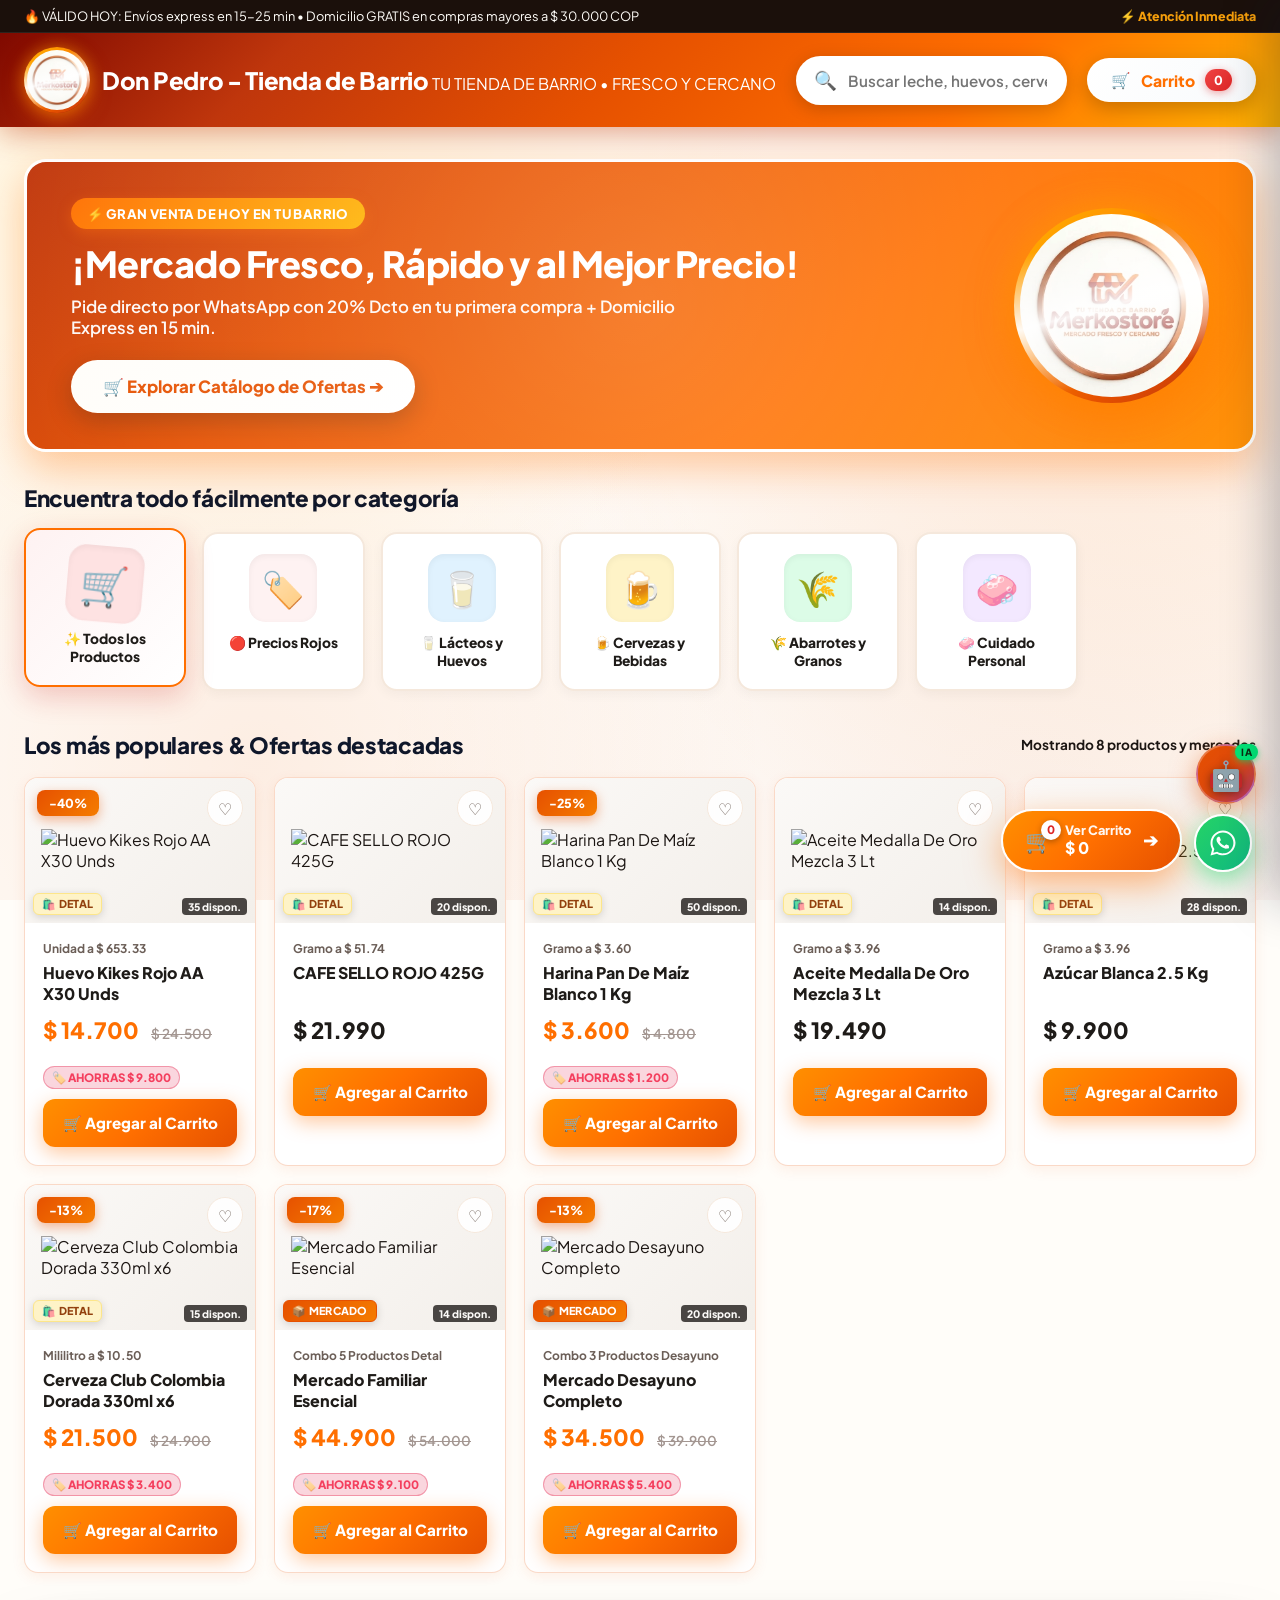
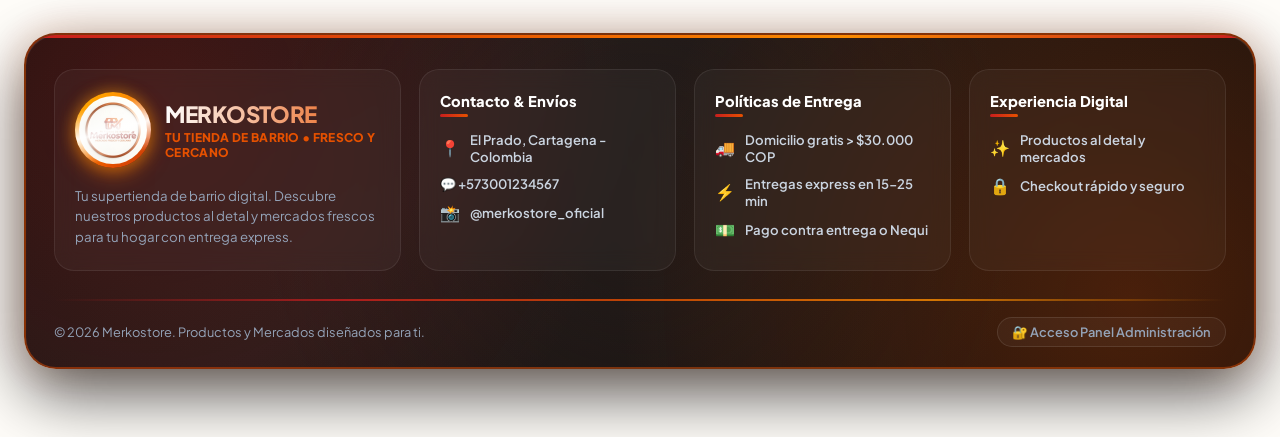
==== commit 7ff5080e: "fix: vincular chatbot exclusivamente al catalogo y productos reales del negocio" ====
--- a/src/main/resources/static/index.html
+++ b/src/main/resources/static/index.html
@@ -1244,12 +1244,20 @@
             </div>
         </div>
 
-        <!-- Quick Question Chips -->
-        <div class="chatbot-chips-container" id="chatbotChipsContainer">
-            <button class="chat-chip" onclick="sendChatChip('🔥 ¿Qué ofertas y promociones hay hoy?')">🔥 Ofertas de hoy</button>
-            <button class="chat-chip" onclick="sendChatChip('🥛 ¿Tienen leche y huevos disponibles?')">🥛 Leche y Huevos</button>
-            <button class="chat-chip" onclick="sendChatChip('🛵 ¿Cuánto cuesta el domicilio y cuánto tarda?')">🛵 Domicilios</button>
-            <button class="chat-chip" onclick="sendChatChip('💳 ¿Cuáles son los métodos de pago?')">💳 Métodos de pago</button>
+        <!-- Quick Question Chips Slider -->
+        <div class="chatbot-chips-slider-wrapper">
+            <button class="chips-slider-btn prev" id="chipsSliderPrev" onclick="slideChatChips(-1)" title="Preguntas anteriores" aria-label="Anterior">‹</button>
+            <div class="chatbot-chips-container" id="chatbotChipsContainer">
+                <button class="chat-chip" onclick="sendChatChip('🔥 ¿Qué ofertas y promociones hay hoy?')">🔥 Ofertas de hoy</button>
+                <button class="chat-chip" onclick="sendChatChip('🥚 ¿Tienen huevos disponibles?')">🥚 Huevos Kikes</button>
+                <button class="chat-chip" onclick="sendChatChip('☕ ¿Cuánto vale el Café Sello Rojo?')">☕ Café Sello Rojo</button>
+                <button class="chat-chip" onclick="sendChatChip('🌾 ¿Tienen Harina Pan?')">🌾 Harina Pan</button>
+                <button class="chat-chip" onclick="sendChatChip('🌻 ¿Cuánto cuesta el Aceite Medalla de Oro?')">🌻 Aceite Medalla de Oro</button>
+                <button class="chat-chip" onclick="sendChatChip('🛵 ¿Cuánto cuesta el domicilio y cuánto tarda?')">🛵 Domicilios</button>
+                <button class="chat-chip" onclick="sendChatChip('💳 ¿Cuáles son los métodos de pago?')">💳 Métodos de pago</button>
+                <button class="chat-chip" onclick="sendChatChip('⏰ ¿Cuál es el horario de atención?')">⏰ Horario de atención</button>
+            </div>
+            <button class="chips-slider-btn next" id="chipsSliderNext" onclick="slideChatChips(1)" title="Más preguntas" aria-label="Siguiente">›</button>
         </div>
 
         <!-- Input Bar -->
--- a/src/main/resources/static/styles.css
+++ b/src/main/resources/static/styles.css
@@ -4002,39 +4002,118 @@
     40% { transform: scale(1); opacity: 1; }
 }
 
-/* CHIPS */
+/* ==========================================================================
+   CHIPS SLIDER HORIZONTAL DE PREGUNTAS MERKOBOT
+   ========================================================================== */
+.chatbot-chips-slider-wrapper {
+    position: relative;
+    background: #191210;
+    border-top: 1px solid rgba(255, 255, 255, 0.08);
+    display: flex;
+    align-items: center;
+    padding: 6px 8px;
+    gap: 6px;
+    box-shadow: inset 0 4px 10px rgba(0, 0, 0, 0.3);
+}
+
+.chips-slider-btn {
+    width: 26px;
+    height: 26px;
+    border-radius: 50%;
+    background: linear-gradient(135deg, rgba(230, 81, 0, 0.3) 0%, rgba(216, 67, 21, 0.4) 100%);
+    border: 1px solid rgba(230, 81, 0, 0.5);
+    color: #ff9800;
+    font-size: 1.15rem;
+    font-weight: 900;
+    line-height: 1;
+    display: flex;
+    align-items: center;
+    justify-content: center;
+    cursor: pointer;
+    flex-shrink: 0;
+    transition: all 0.2s cubic-bezier(0.34, 1.56, 0.64, 1);
+    box-shadow: 0 2px 6px rgba(0, 0, 0, 0.4);
+    user-select: none;
+    padding: 0;
+}
+
+.chips-slider-btn:hover {
+    background: #E65100;
+    color: #ffffff;
+    border-color: #ff9800;
+    transform: scale(1.15);
+    box-shadow: 0 0 12px rgba(230, 81, 0, 0.7);
+}
+
+.chips-slider-btn:active {
+    transform: scale(0.92);
+}
+
 .chatbot-chips-container {
-    padding: 8px 12px;
-    display: flex;
-    gap: 6px;
+    flex: 1;
+    padding: 4px 2px 8px 2px;
+    display: flex;
+    gap: 8px;
     overflow-x: auto;
-    background: #1f1715;
-    border-top: 1px solid rgba(255, 255, 255, 0.05);
+    overflow-y: hidden;
     white-space: nowrap;
-}
-
+    scroll-behavior: smooth;
+    -webkit-overflow-scrolling: touch;
+    cursor: grab;
+}
+
+.chatbot-chips-container:active {
+    cursor: grabbing;
+}
+
+/* Barra de desplazamiento tipo slider visible y elegante */
 .chatbot-chips-container::-webkit-scrollbar {
-    display: none;
+    height: 4px;
+}
+
+.chatbot-chips-container::-webkit-scrollbar-track {
+    background: rgba(255, 255, 255, 0.05);
+    border-radius: 999px;
+}
+
+.chatbot-chips-container::-webkit-scrollbar-thumb {
+    background: linear-gradient(90deg, #E65100, #FB8C00);
+    border-radius: 999px;
+    box-shadow: 0 0 6px rgba(251, 140, 0, 0.6);
+}
+
+.chatbot-chips-container::-webkit-scrollbar-thumb:hover {
+    background: #ff9800;
 }
 
 .chat-chip {
     background: rgba(255, 255, 255, 0.06);
-    border: 1px solid rgba(230, 81, 0, 0.3);
-    color: #e4e4e7;
+    border: 1px solid rgba(230, 81, 0, 0.35);
+    color: #f4f4f5;
     font-size: 0.72rem;
     font-weight: 700;
-    padding: 6px 10px;
+    padding: 6px 12px;
     border-radius: 999px;
     cursor: pointer;
-    transition: all 0.2s ease;
+    transition: all 0.22s cubic-bezier(0.34, 1.56, 0.64, 1);
     flex-shrink: 0;
+    display: inline-flex;
+    align-items: center;
+    gap: 5px;
+    box-shadow: 0 2px 5px rgba(0, 0, 0, 0.25);
+    user-select: none;
 }
 
 .chat-chip:hover {
-    background: rgba(230, 81, 0, 0.25);
-    color: #ff9800;
-    border-color: #E65100;
-    transform: translateY(-2px);
+    background: rgba(230, 81, 0, 0.28);
+    color: #ffb74d;
+    border-color: #ff9800;
+    transform: translateY(-2px) scale(1.03);
+    box-shadow: 0 4px 10px rgba(230, 81, 0, 0.4);
+}
+
+.chat-chip:active {
+    transform: scale(0.96);
 }
 
 /* INPUT BAR */
